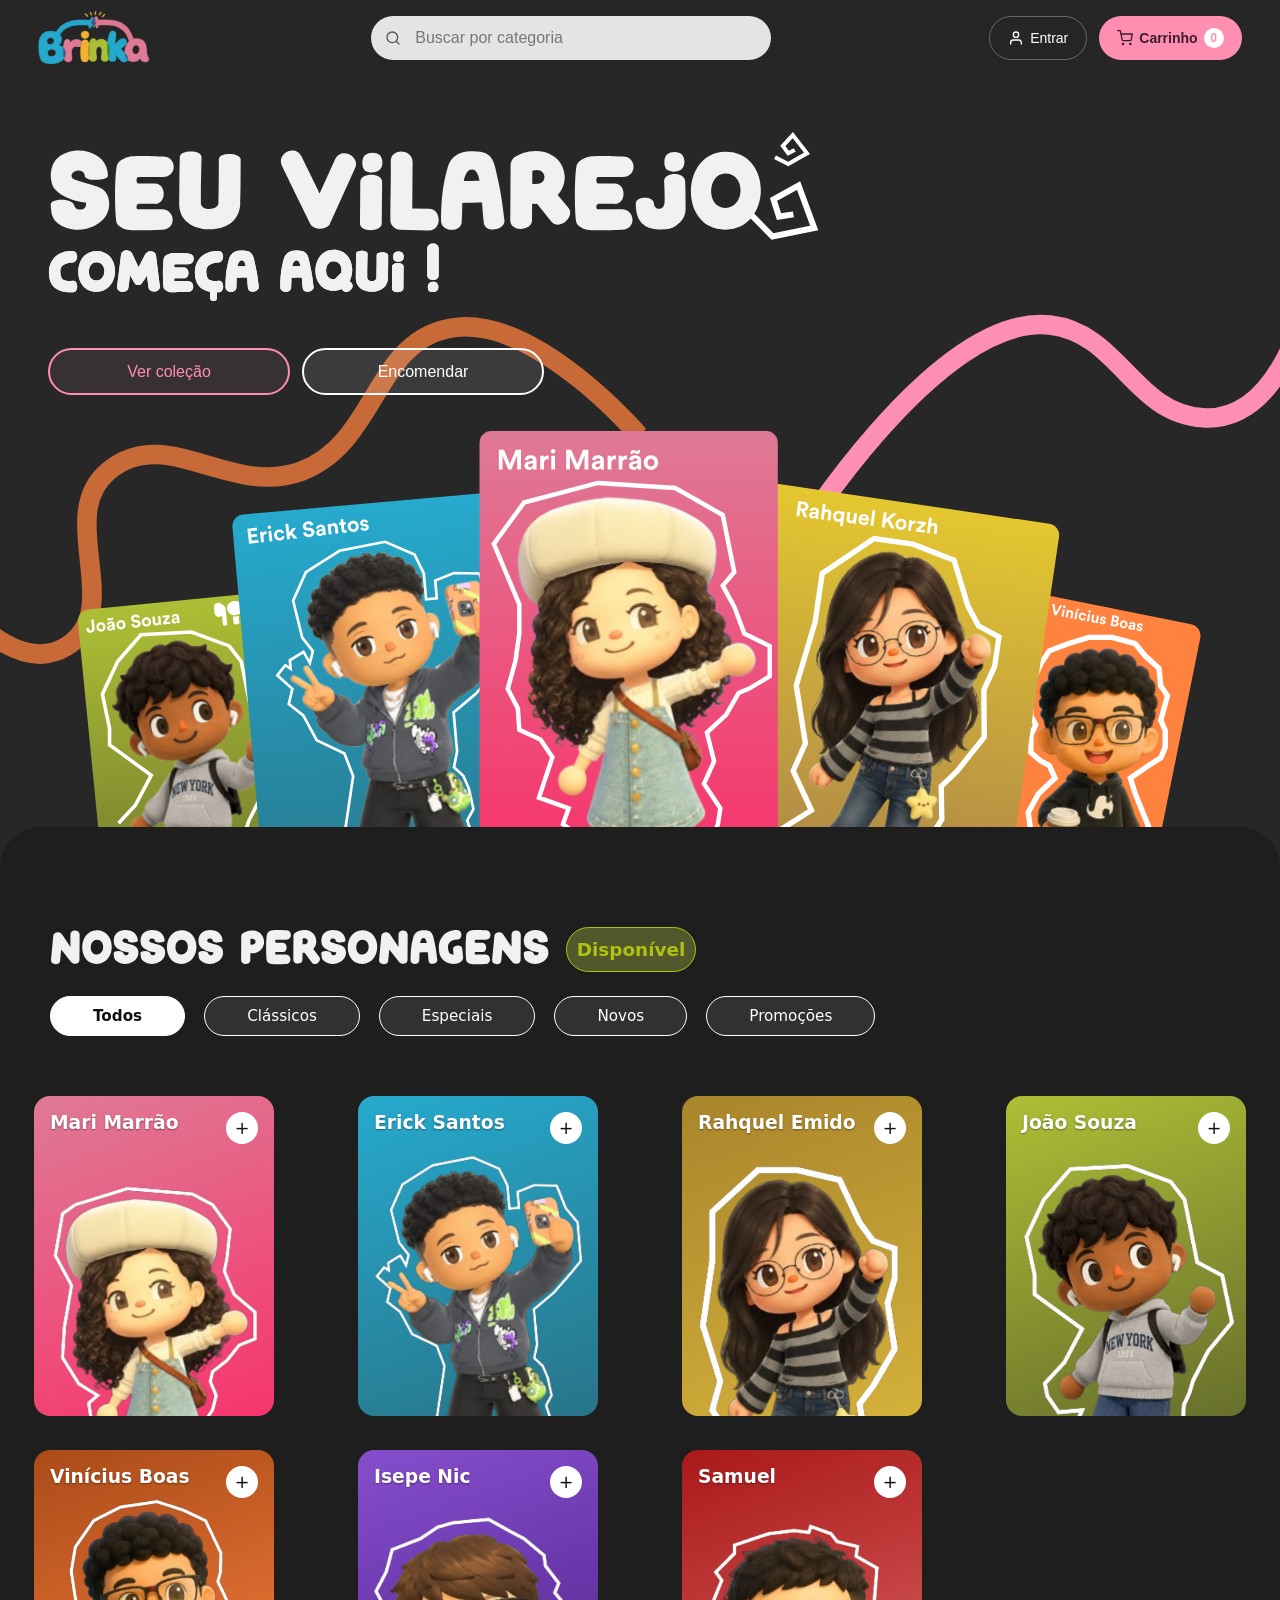
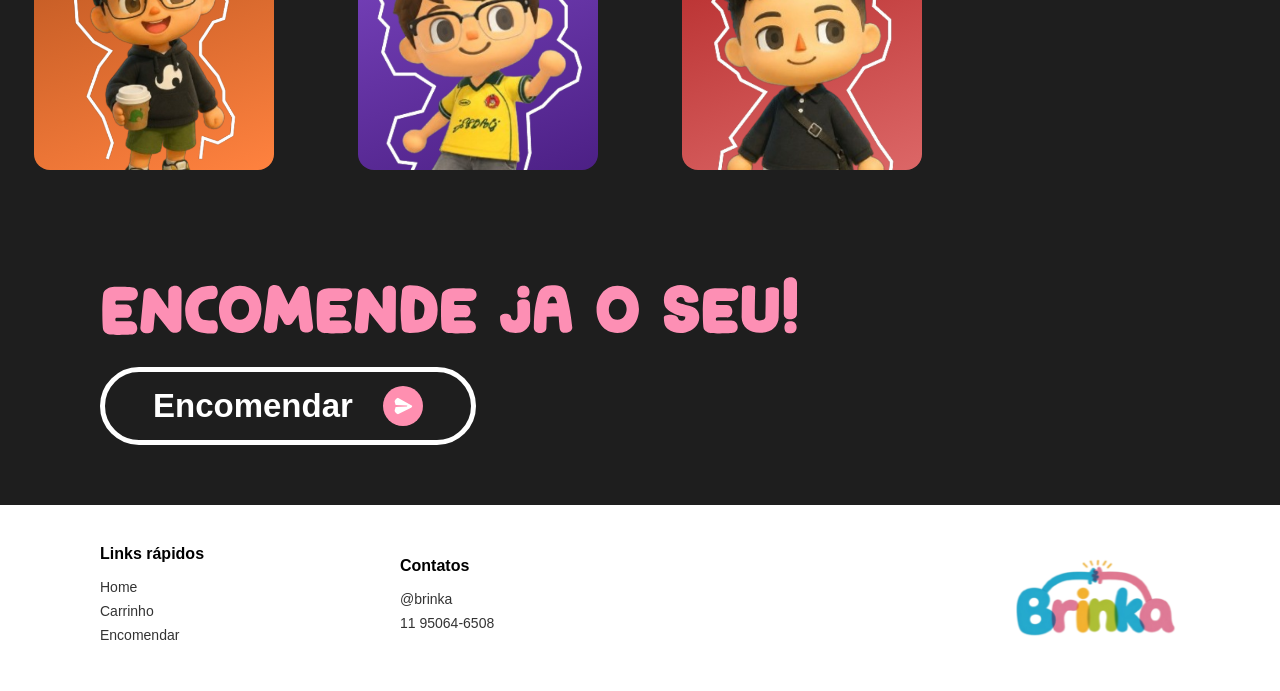
==== index.html @ 47bb4e79 "feat(navegação): conectar ações da home às seções" ====
<!DOCTYPE html>
<html lang="pt-BR">
<head>
    <meta charset="UTF-8">
    <meta name="viewport" content="width=device-width, initial-scale=1.0">
    <title>Brika-Landing</title>
    <link rel="stylesheet" href="css/components/header.css">
    <script src="js/components/home.js"></script>
    <link rel="stylesheet" href="css/components/footer.css">
    <link rel="stylesheet" href="css/components/encomenda.css">
    <link rel="stylesheet" href="css/components/home.css">
    <link rel="stylesheet" href="css/pages/index.css">
    <link rel="stylesheet" href="css/components/character-card.css">
    <link rel="stylesheet" href="css/pages/personagens.css">
    <script src="js/components/character-card.js"></script>
    <script src="js/pages/personagens.js"></script>
</head>
<body id = "topo">
    <header class="site-header">
        <div class="header-inner">
            <div class="logo-wrap">
                <img src="assets/icons/logo.svg" alt="Brinka" class="logo">
            </div>

            <div class="search-wrap" role="search" aria-label="Buscar por categoria">
                <svg class="search-icon" aria-hidden="true" viewBox="0 0 24 24" fill="none" stroke="#555" stroke-width="2" stroke-linecap="round" stroke-linejoin="round">
                    <circle cx="11" cy="11" r="8"></circle>
                    <line x1="21" y1="21" x2="16.65" y2="16.65"></line>
                </svg>

                <input
                    class="search-input"
                    type="search"
                    placeholder="Buscar por categoria"
                    aria-label="Buscar por categoria"
                >
            </div>

            <div class="actions-wrap">
                <button class="btn btn-login" type="button">
                    <svg class="btn-icon" aria-hidden="true" viewBox="0 0 24 24" fill="none" stroke="currentColor" stroke-width="2" stroke-linecap="round" stroke-linejoin="round">
                        <path d="M20 21v-2a4 4 0 0 0-4-4H8a4 4 0 0 0-4 4v2"></path>
                        <circle cx="12" cy="7" r="4"></circle>
                    </svg>
                    Entrar
                </button>

                <button class="btn btn-cart" type="button">
                    <svg class="btn-icon" aria-hidden="true" viewBox="0 0 24 24" fill="none" stroke="currentColor" stroke-width="2" stroke-linecap="round" stroke-linejoin="round">
                        <circle cx="9" cy="21" r="1"></circle>
                        <circle cx="20" cy="21" r="1"></circle>
                        <path d="M1 1h4l2.68 13.39a2 2 0 0 0 2 1.61h9.72a2 2 0 0 0 2-1.61L23 6H6"></path>
                    </svg>
                    Carrinho <span class="cart-count">0</span>
                </button>
            </div>
        </div>
    </header>
    <main>
        <section class="home-section" aria-label="Início">
            <img
                src="assets/icons/Group 81.svg"
                alt=""
                class="home-background-svg"
                aria-hidden="true"
            >

            <h1 class="home-heading">
                <img
                    src="assets/icons/title-home.svg"
                    alt="Brinka"
                    class="home-title-svg"
                >
            </h1>

            <div class="home-buttons" aria-label="Ações principais">
               <button class="home-btn" type="button" data-scroll-target="#personagens">Ver coleção</button>
                <button class="home-btn" type="button" data-scroll-target="#encomendar">Encomendar</button>
            </div>

            <img
                src="assets/icons/personagnes.svg"
                alt=""
                class="home-bottom-svg"
                aria-hidden="true"
            >
        </section>
        <section id="personagens" class="personagens-section">

            <header class="ps-header">
                <h2 id="personagens-heading-1" class="ps-title">
                    <img
                        src="assets/icons/nossosP.svg"
                        alt="Nossos Personagens"
                        class="ps-title-svg"
                    >
                </h2>

                <span class="status-catalog">Disponível</span>
            </header>

            <div class="catalog-tabs" role="group" aria-label="Categorias">
                <button type="button" aria-pressed="true">Todos</button>
                <button type="button" aria-pressed="false">Clássicos</button>
                <button type="button" aria-pressed="false">Especiais</button>
                <button type="button" aria-pressed="false">Novos</button>
                <button type="button" aria-pressed="false">Promoções</button>
            </div>

            <div class="ps-live-region ps-sr-only" role="status" aria-live="polite"></div>
            <ul class="catalog-card-grid" aria-labelledby="personagens-heading-1">
                <li><character-card name="Mari Marrão" color-from="#DF7A96" color-to="#F6356B" img="assets/images/mari-marrao.png" desc="boina branca, cabelo cacheado castanho, jardineira jeans"></character-card></li>
                <li><character-card name="Erick Santos" color-from="#26AACE" color-to="#287488" img="assets/images/erick-santos.png" desc="moletom cinza com manchas verdes, fazendo sinal de paz"></character-card></li>
                <li><character-card name="Rahquel Emido" color-from="#a9852c" color-to="#d4b13a" img="assets/images/rahquel-korzh.png" desc="óculos redondos, blusa listrada, cabelo longo escuro"></character-card></li>
                <li><character-card name="João Souza" color-from="#ADBF35" color-to="#676F2C" img="assets/images/joao-souza.png" desc="moletom cinza escrito New York, cabelo cacheado"></character-card></li>
                <li><character-card name="Vinícius Boas" color-from="#AA4B19" color-to="#FF823F" img="assets/images/vini-vilas.png" desc="óculos, moletom preto, copo de café na mão"></character-card></li>
                <li><character-card name="Isepe Nic" color-from="#864ECE" color-to="#4C2085" img="assets/images/isepe.png" desc="óculos, camiseta amarela estampada, cabelo castanho"></character-card></li>
                <li><character-card name="Samuel" color-from="#AA1919" color-to="#DC6767" img="assets/images/samuca.png" desc="óculos, camiseta amarela estampada, cabelo castanho"></character-card></li>
            </ul>

        </section>

        <section id="encomendar" class="encomende-section" aria-labelledby="encomende-title">
            <div class="encomende-content">
                <h2 id="encomende-title">
                    <img
                        src="assets/icons/encomende.svg"
                        alt="Encomende"
                        class="encomende-svg"
                    >
                </h2>

                <button class="encomende-btn" type="button">
                    Encomendar

                    <svg class="encomende-btn-icon" viewBox="0 0 24 24" aria-hidden="true">
                        <path d="M16.69 12.47 3.51 13.26c-.31 0-.47.16-.47.31L1.15 20.02c-.31.79-.16 1.88.63 2.5.63.47 1.73.58 2.35.32l17.58-8.8c.94-.47 1.41-1.41 1.26-2.36L4.13 1.16c-.78-.26-1.73-.16-2.35.31-.79.63-.94 1.57-.63 2.52l1.89 6.44c0 .16.31.32.47.32l13.18.79s.47 0 .47.47-.47.47-.47.47Z" fill="currentColor"/>
                    </svg>
                </button>
            </div>
        </section>

        <footer class="site-footer">
            <div class="footer-content">
                <div class="links-wrap">
                    <nav class="footer-links" aria-label="Links rápidos">
                        <h2>Links rápidos</h2>
                        <a href="#topo">Home</a>
                        <a href="#">Carrinho</a>
                        <a href="#encomendar">Encomendar</a>
                    </nav>

                    <div class="footer-contact">
                        <h2>Contatos</h2>
                        <p>@brinka</p>
                        <p>11 95064-6508</p>
                    </div>
                </div>

                <div class="footer-logo">
                    <img src="assets/icons/logo.svg" alt="Brinka" class="footer-logo-img">
                </div>
            </div>
        </footer>
    </main>
</body>
</html>
---- css/components/header.css ----
.site-header {
    position: fixed;
    inset-block-start: 0;
    inset-inline: 0;
    z-index: 1000;
    padding-block: 0.625rem;
    padding-inline: clamp(0.5rem, 3vw, 3rem);
    border-radius: 0 0 0.625rem 0.625rem;
    background: rgba(39, 39, 39, 0.82);
    color: #fff;
    backdrop-filter: blur(25px);
    -webkit-backdrop-filter: blur(25px);
}

.header-inner {
    display: grid;
    grid-template-columns: auto minmax(0, 25rem) auto;
    align-items: center;
    justify-content: space-between;
    gap: clamp(0.5rem, 2vw, 1rem);
    min-inline-size: 0;
    min-block-size: 3.5rem;
}

.logo-wrap {
    display: flex;
    align-items: center;
    min-inline-size: 0;
}

.logo {
    inline-size: min(20vw, 7.1875rem);
    max-inline-size: none;
    block-size: auto;
}

.search-wrap {
    position: relative;
    inline-size: 100%;
    min-inline-size: 0;
}

.search-input {
    inline-size: 100%;
    min-block-size: 2.75rem;
    padding: 0.625rem 1rem 0.625rem 2.75rem;
    border: 0;
    border-radius: 999px;
    background: #e4e4e4;
    color: #222;
}

.search-input::placeholder {
    color: #777;
}

.search-input:focus-visible {
    outline: 2px solid var(--accent);
    outline-offset: 3px;
}

.search-icon {
    position: absolute;
    inset-block-start: 50%;
    inset-inline-start: 0.875rem;
    inline-size: 1rem;
    block-size: 1rem;
    transform: translateY(-50%);
    pointer-events: none;
}

.actions-wrap {
    display: flex;
    flex: 0 0 auto;
    align-items: center;
    justify-content: flex-end;
    gap: clamp(0.25rem, 1vw, 0.75rem);
    min-inline-size: 0;
}

.btn {
    display: inline-flex;
    flex: 0 0 auto;
    align-items: center;
    justify-content: center;
    gap: 0.375rem;
    min-block-size: 2.75rem;
    padding-block: 0.625rem;
    padding-inline: clamp(0.5rem, 1.75vw, 1.125rem);
    border: 0;
    border-radius: 999px;
    cursor: pointer;
    font-size: clamp(0.75rem, 3.5vw, 0.875rem);
    font-weight: 500;
    line-height: 1.2;
    white-space: nowrap;
}

.btn-icon {
    flex: 0 0 auto;
    inline-size: 1rem;
    block-size: 1rem;
}

.btn-login {
    border: 1px solid rgba(255, 255, 255, 0.3);
    background: transparent;
    color: #fff;
}

.btn-login:hover {
    border-color: rgba(255, 255, 255, 0.6);
    background: rgba(255, 255, 255, 0.05);
}

.btn-cart {
    background: var(--accent);
    color: #3b1b33;
    font-weight: 600;
}

.btn-cart:hover {
    opacity: 0.9;
}

.cart-count {
    display: inline-grid;
    place-items: center;
    min-inline-size: 1.25rem;
    block-size: 1.25rem;
    padding-inline: 0.1875rem;
    border-radius: 50%;
    background: #fff;
    color: var(--accent);
    font-size: 0.75rem;
    font-weight: 700;
}

.actions-wrap .btn:focus-visible {
    outline: 2px solid #fff;
    outline-offset: 3px;
}

@media (max-width: 47.99rem) {
    .header-inner {
        grid-template-columns: minmax(0, 1fr) auto;
        min-block-size: 2.75rem;
    }

    .logo {
        inline-size: clamp(3.75rem, 20vw, 5.125rem);
    }

    .search-wrap {
        grid-column: 1 / -1;
        grid-row: 2;
    }
}
---- css/components/footer.css ----
.site-footer {
    background: #fff;
}

.footer-content {
    display: flex;
    align-items: center;
    justify-content: space-between;
    gap: 60px;
    max-width: 100%;
    margin: 0 auto;
    padding: 40px 100px;
}

.links-wrap {
    display: flex;
    align-items: center;
    gap: 120px;
}

.footer-links,
.footer-contact {
    min-width: 180px;
}

.footer-links h2,
.footer-contact h2 {
    margin: 0 0 16px;
    color: #000;
    font-size: 16px;
    font-weight: 600;
}

.footer-links a,
.footer-contact p {
    display: block;
    margin: 0 0 8px;
    color: #333;
    font-size: 14px;
    text-decoration: none;
}

.footer-links a:hover {
    text-decoration: underline;
}

.footer-links a:focus-visible {
    outline: 2px solid var(--accent);
    outline-offset: 2px;
}

.footer-logo {
    flex-shrink: 0;
}

.footer-logo-img {
    width: auto;
    height: 80px;
}

@media (max-width: 768px) {
    .footer-content,
    .links-wrap {
        flex-direction: column;
        align-items: flex-start;
    }

    .footer-content {
        gap: 30px;
        padding: 30px 20px;
    }

    .links-wrap {
        gap: 30px;
    }

    .footer-logo-img {
        height: 60px;
    }
}
---- css/components/encomenda.css ----
.encomende-section {
    padding: 45px 100px 60px;
    background: #1e1e1e;
}

.encomende-content {
    display: flex;
    flex-direction: column;
    align-items: flex-start;
}

.encomende-content h2 {
    margin: 0;
}

.encomende-svg {
    display: block;
    width: 100%;
    max-width: 700px;
    height: auto;
}

.encomende-btn {
    display: flex;
    align-items: center;
    gap: 30px;
    margin-top: 20px;
    padding: 14px 48px;
    border: 5px solid #fff;
    border-radius: 40px;
    background: transparent;
    color: #fff;
    cursor: pointer;
    font-family: Arial, Helvetica, sans-serif;
    font-size: 33px;
    font-weight: 600;
    transition: all 0.3s ease;
}

.encomende-btn-icon {
    width: 40px;
    height: 40px;
    padding: 10px;
    border-radius: 50%;
    background: var(--accent);
}

.encomende-btn:hover {
    border-color: var(--accent);
    background: var(--accent);
}

.encomende-btn:focus-visible {
    outline: 4px solid var(--accent);
    outline-offset: 4px;
}

@media (max-width: 768px) {
    .encomende-section {
        padding: 40px 20px;
    }

    .encomende-btn {
        gap: 16px;
        padding: 12px 24px;
        border-width: 3px;
        font-size: 22px;
    }

    .encomende-btn-icon {
        width: 32px;
        height: 32px;
        padding: 8px;
    }
}
---- css/components/home.css ----
.home-section {
    position: relative;
    isolation: isolate;
    display: grid;
    align-content: start;
    min-block-size: clamp(27rem, 130vw, 33rem);
    padding-block: 0.5rem clamp(12rem, 45vw, 18rem);
    padding-inline: clamp(1rem, 4vw, 3rem);
    overflow: clip;
    background: var(--bg);
}

.home-background-svg {
    position: absolute;
    inset-block-start: 8rem;
    inset-inline-start: 50%;
    z-index: -1;
    inline-size: min(150%, 72rem);
    max-inline-size: none;
    transform: translateX(-50%);
    pointer-events: none;
}

.home-title-svg {
    position: relative;
    z-index: 1;
    inline-size: min(100%, 48.625rem);
    margin: 0;
}

.home-buttons {
    position: relative;
    z-index: 1;
    display: grid;
    grid-template-columns: repeat(2, minmax(0, 1fr));
    gap: clamp(0.375rem, 2vw, 0.75rem);
    inline-size: min(80%, 31rem);
    margin-block-start: clamp(1rem, 3vw, 1.5rem);
}

.home-btn {
    min-inline-size: 0;
    min-block-size: 2.75rem;
    padding-block: 0.75rem;
    padding-inline: clamp(0.5rem, 2.5vw, 1rem);
    border: 2px solid #fff;
    border-radius: 999px;
    background: rgba(255, 255, 255, 0.095);
    color: #fff;
    cursor: pointer;
    font-size: clamp(0.9375rem, 3.5vw, 1rem);
    font-weight: 500;
    line-height: 1.2;
}

.home-btn.active {
    border-color: var(--accent);
    background: rgba(231, 156, 177, 0.091);
    color: var(--accent);
}

.home-btn:focus-visible {
    outline: 2px solid var(--accent);
    outline-offset: 3px;
}

.home-bottom-svg {
    position: absolute;
    inset-block-end: -4rem;
    inset-inline-start: 50%;
    z-index: 0;
    inline-size: min(135%, 78.5rem);
    max-inline-size: none;
    transform: translateX(-50%);
    pointer-events: none;
}

@media (min-width: 30rem) {
    .home-section {
        min-block-size: clamp(30rem, 90vw, 38rem);
        padding-block-end: clamp(13rem, 40vw, 22rem);
    }

    .home-bottom-svg {
        inset-block-end: -9rem;
        inline-size: min(110%, 78.5rem);
    }
}

@media (min-width: 48rem) {
    .home-section {
        min-block-size: clamp(36rem, 57vw, 44rem);
        padding-block: 1rem clamp(18rem, 37vw, 27rem);
    }

    .home-background-svg {
        inset-block-start: -8rem;
        inline-size: min(110%, 90rem);
    }

    .home-bottom-svg {
        inline-size: min(88%, 78.5rem);
    }
}
---- css/pages/index.css ----
:root {
    --bg: #272727;
    --muted: #070707;
    --accent: #ff8fb0;
    --btn-bg: #2f2f2f;
    --bg2: #1e1e1e;
    --header-offset: 8.25rem;
}

* {
    box-sizing: border-box;
}

html {
    scroll-padding-block-start: var(--header-offset);
}

body {
    min-block-size: 100vh;
    margin: 0;
    background: var(--bg);
    color: #fff;
    font-family: Arial, Helvetica, sans-serif;
}

main {
    min-inline-size: 0;
    padding-block-start: var(--header-offset);
}

img {
    display: block;
    max-inline-size: 100%;
    block-size: auto;
}

button,
input {
    font: inherit;
}

button {
    touch-action: manipulation;
}

.ps-sr-only,
.sr-only {
    position: absolute;
    inline-size: 1px;
    block-size: 1px;
    padding: 0;
    margin: -1px;
    overflow: hidden;
    clip: rect(0 0 0 0);
    clip-path: inset(50%);
    white-space: nowrap;
    border: 0;
}

@media (min-width: 48rem) {
    :root {
        --header-offset: 6rem;
    }
}
---- css/components/character-card.css ----
.character-card {
    border-radius: 16px;
    padding: 16px;
    position: relative;
    min-height: 320px;
    display: flex;
    flex-direction: column;
    justify-content: flex-end;
    overflow: hidden;
}
.character-card .ps-card-top {
    display: flex;
    justify-content: space-between;
    align-items: flex-start;
    position: absolute;
    top: 16px;
    left: 16px;
    right: 16px;
}
.character-card h3 {
    margin: 0;
    font-size: 1.17rem;
    color: #fff;
    text-shadow: 0 1px 2px rgba(0, 0, 0, .4);
}
.character-card .ps-fav-button {
    background: #fff;
    color: #111;
    border: none;
    border-radius: 50%;
    width: 32px;
    height: 32px;
    font-size: 1.1rem;
    cursor: pointer;
    flex-shrink: 0;
}
.character-card .ps-fav-button:focus-visible {
    outline: 2px solid var(--accent);
    outline-offset: 2px;
}
.character-card img {
    position: absolute;
    bottom: -15%;
    left: 48%;
    transform: translateX(-48%);
    width: 100%;
    object-fit: contain;
}
---- css/pages/personagens.css ----
.personagens-section {
    padding: 60px 50px;
    border-radius: 40px 40px 0 0;
    background: #1e1e1e;
    color: #fff;
    font-family: system-ui, -apple-system, "Segoe UI", Arial, sans-serif;
}

.personagens-section .ps-header {
    display: flex;
    align-items: center;
    gap: 16px;
    margin-top: 40px;
    margin-bottom: 24px;
}

.personagens-section .ps-title {
    margin: 0;
}

.personagens-section .ps-title-svg {
    display: block;
    width: 100%;
    max-width: 500px;
    height: auto;
}

.personagens-section .status-catalog {
    display: flex;
    align-items: center;
    justify-content: center;
    width: 130px;
    height: 45px;
    border: 1px solid #acc40f;
    border-radius: 999px;
    background: #52582b;
    color: #acc40f;
    font-size: 1.15rem;
    font-weight: 600;
}

.personagens-section .catalog-tabs {
    display: flex;
    flex-wrap: wrap;
    gap: 19px;
    margin-bottom: 32px;
}

.personagens-section .catalog-tabs button {
    padding: 10px 42px;
    border: 1px solid #fff;
    border-radius: 999px;
    background: #55555557;
    color: #fff;
    cursor: pointer;
    font-family: inherit;
    font-size: 0.95rem;
}

.personagens-section .catalog-tabs button[aria-pressed="true"] {
    border-color: #fff;
    background: #fff;
    color: #111;
    font-weight: 600;
}

.personagens-section .catalog-tabs button:focus-visible {
    outline: 2px solid var(--accent);
    outline-offset: 2px;
}

.personagens-section .ps-sr-only {
    position: absolute;
    width: 1px;
    height: 1px;
    overflow: hidden;
    clip: rect(0 0 0 0);
    white-space: nowrap;
}

.personagens-section .catalog-card-grid {
    display: grid;
    grid-template-columns: repeat(4, 290px);
    justify-content: center;
    gap: 34px;
    margin: 60px 0 0;
    padding: 0;
    list-style: none;
}

.personagens-section .catalog-card-grid > li {
    display: flex;
    justify-content: center;
}

.personagens-section character-card {
    display: block;
    width: 240px;
}

@media (max-width: 1200px) {
    .personagens-section .catalog-card-grid {
        grid-template-columns: repeat(3, 240px);
    }
}

@media (max-width: 900px) {
    .personagens-section {
        padding: 24px;
    }

    .personagens-section .catalog-card-grid {
        grid-template-columns: repeat(2, 240px);
        gap: 40px;
    }
}

@media (max-width: 640px) {
    .personagens-section {
        padding: 16px;
        border-radius: 8px;
    }

    .personagens-section .ps-header {
        align-items: flex-start;
        flex-direction: column;
    }

    .personagens-section .status-catalog {
        width: auto;
        height: auto;
        padding: 8px 14px;
        font-size: 0.9rem;
    }

    .personagens-section .catalog-tabs {
        gap: 8px;
        margin-bottom: 20px;
    }

    .personagens-section .catalog-tabs button {
        padding: 8px 16px;
        font-size: 0.85rem;
    }

    .personagens-section .catalog-card-grid {
        grid-template-columns: 240px;
        gap: 32px;
    }
}
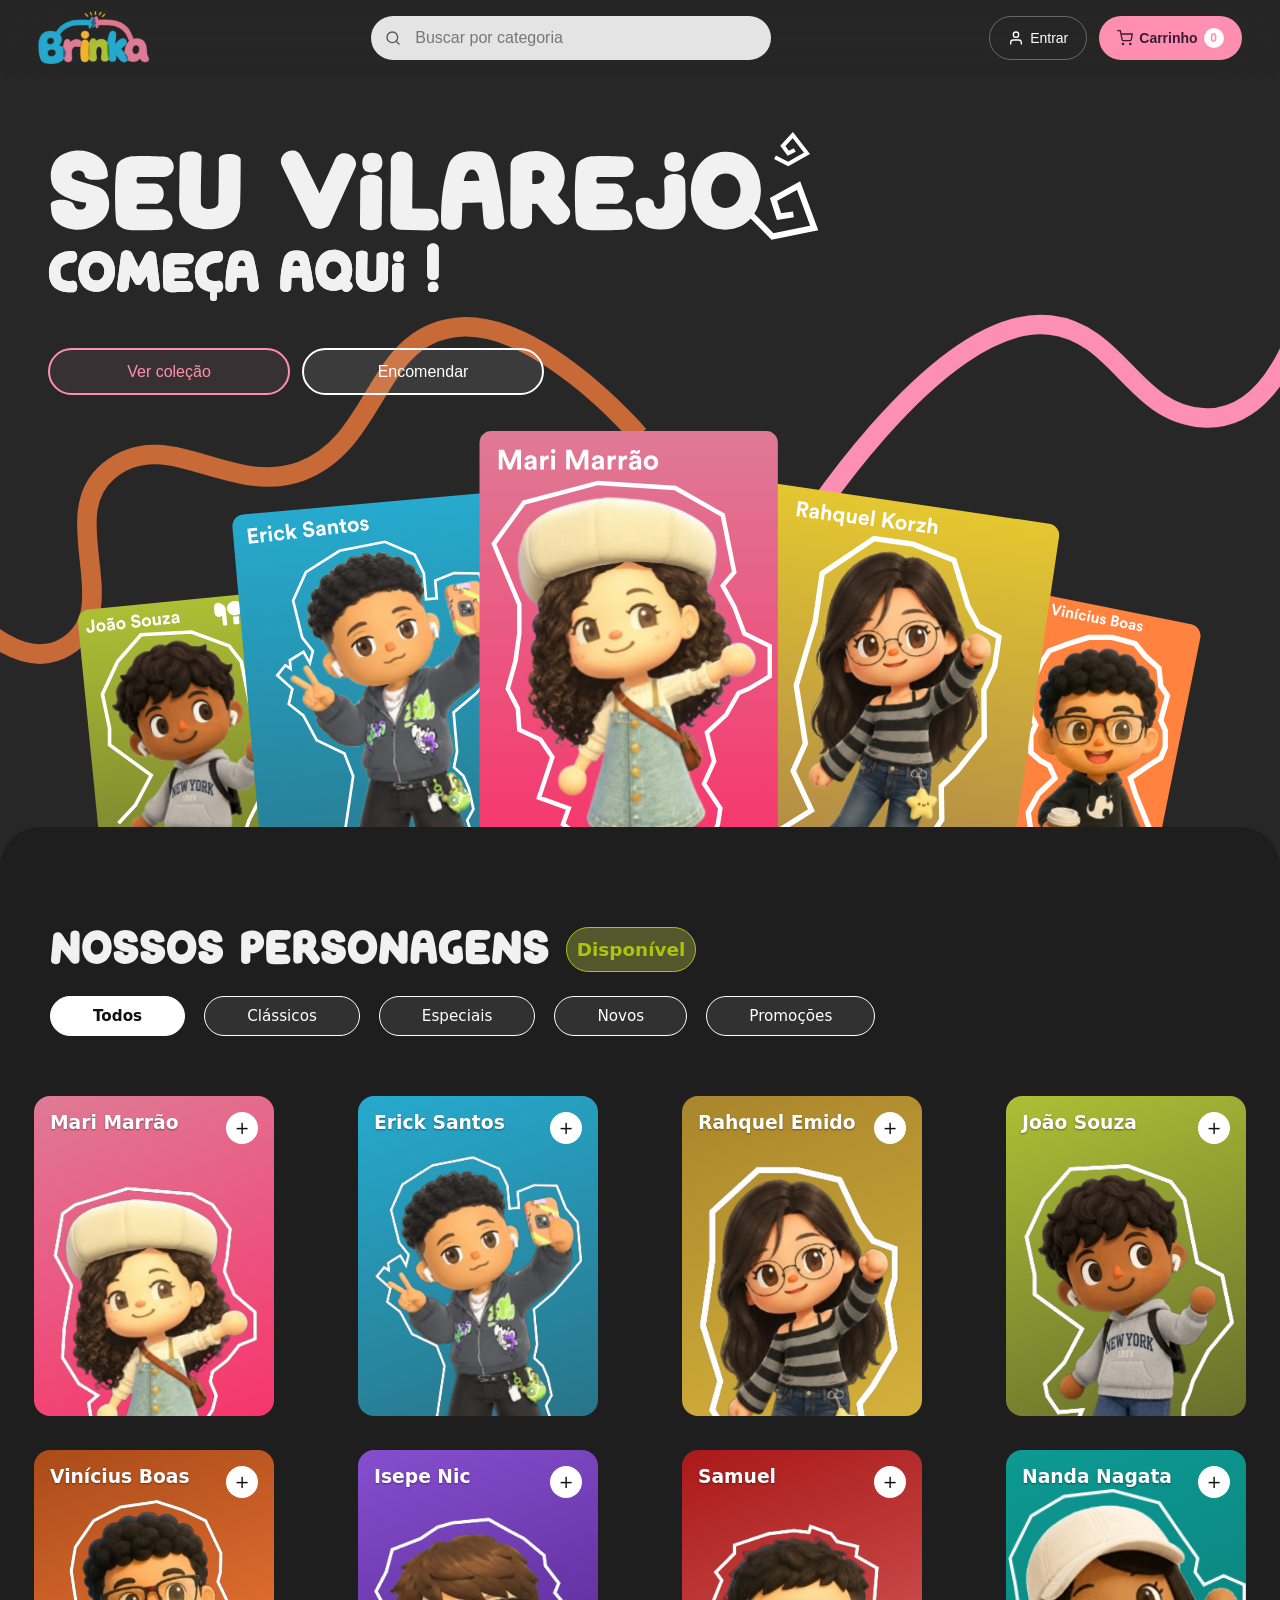
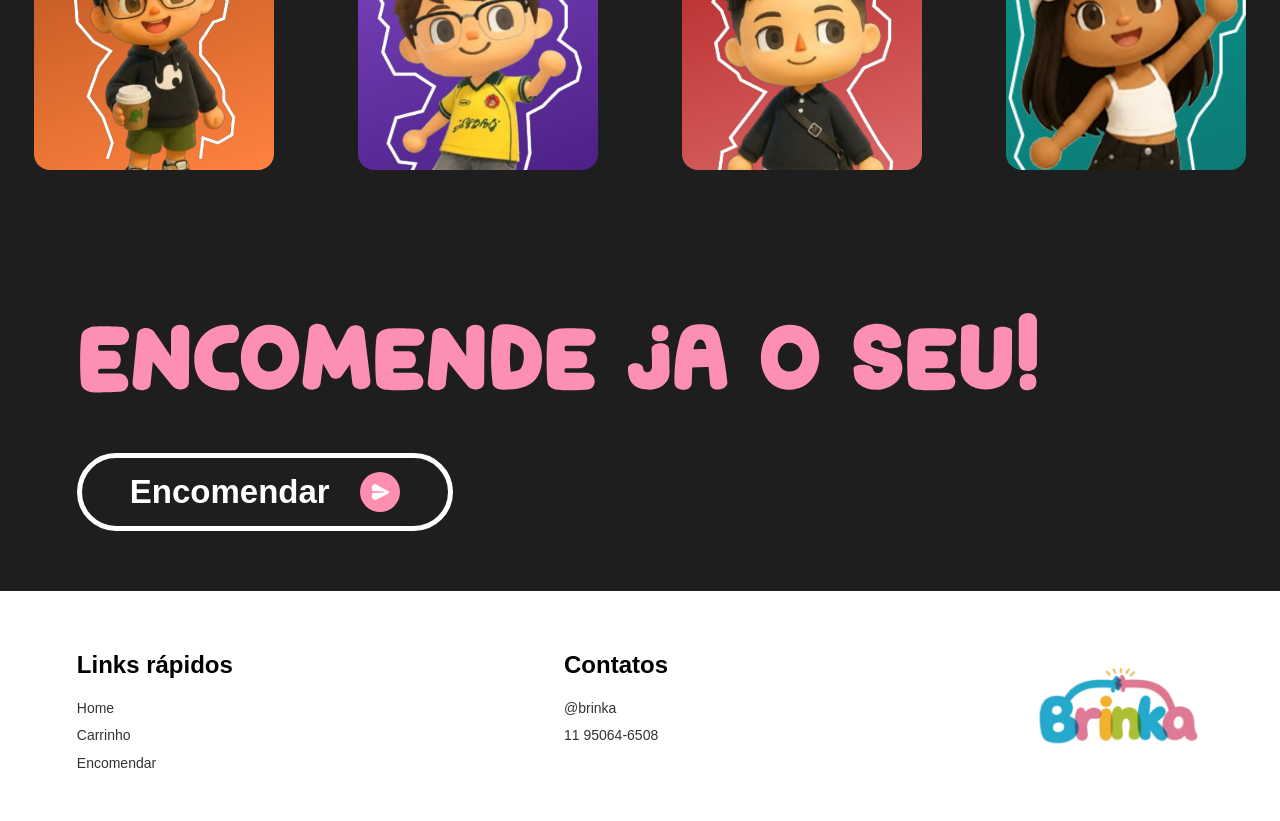
==== commit 8aa2bc74: "feat(catálogo): renderizar personagens a partir de dados locais" ====
--- a/index.html
+++ b/index.html
@@ -109,13 +109,6 @@
 
             <div class="ps-live-region ps-sr-only" role="status" aria-live="polite"></div>
             <ul class="catalog-card-grid" aria-labelledby="personagens-heading-1">
-                <li><character-card name="Mari Marrão" color-from="#DF7A96" color-to="#F6356B" img="assets/images/mari-marrao.png" desc="boina branca, cabelo cacheado castanho, jardineira jeans"></character-card></li>
-                <li><character-card name="Erick Santos" color-from="#26AACE" color-to="#287488" img="assets/images/erick-santos.png" desc="moletom cinza com manchas verdes, fazendo sinal de paz"></character-card></li>
-                <li><character-card name="Rahquel Emido" color-from="#a9852c" color-to="#d4b13a" img="assets/images/rahquel-korzh.png" desc="óculos redondos, blusa listrada, cabelo longo escuro"></character-card></li>
-                <li><character-card name="João Souza" color-from="#ADBF35" color-to="#676F2C" img="assets/images/joao-souza.png" desc="moletom cinza escrito New York, cabelo cacheado"></character-card></li>
-                <li><character-card name="Vinícius Boas" color-from="#AA4B19" color-to="#FF823F" img="assets/images/vini-vilas.png" desc="óculos, moletom preto, copo de café na mão"></character-card></li>
-                <li><character-card name="Isepe Nic" color-from="#864ECE" color-to="#4C2085" img="assets/images/isepe.png" desc="óculos, camiseta amarela estampada, cabelo castanho"></character-card></li>
-                <li><character-card name="Samuel" color-from="#AA1919" color-to="#DC6767" img="assets/images/samuca.png" desc="óculos, camiseta amarela estampada, cabelo castanho"></character-card></li>
             </ul>
 
         </section>
--- a/css/components/footer.css
+++ b/css/components/footer.css
@@ -1,42 +1,42 @@
 .site-footer {
     background: #fff;
+    color: #000;
 }
 
 .footer-content {
-    display: flex;
-    align-items: center;
-    justify-content: space-between;
-    gap: 60px;
-    max-width: 100%;
-    margin: 0 auto;
-    padding: 40px 100px;
+    display: grid;
+    grid-template-columns: minmax(0, 1fr);
+    gap: clamp(2rem, 6vw, 3.75rem);
+    padding-block: clamp(2rem, 5vw, 2.5rem);
+    padding-inline: clamp(1rem, 6vw, 6.25rem);
 }
 
 .links-wrap {
-    display: flex;
-    align-items: center;
-    gap: 120px;
+    display: grid;
+    grid-template-columns: repeat(auto-fit, minmax(min(100%, 12rem), 1fr));
+    gap: clamp(1.5rem, 6vw, 4.5rem);
 }
 
 .footer-links,
 .footer-contact {
-    min-width: 180px;
+    min-inline-size: 0;
 }
 
-.footer-links h2,
-.footer-contact h2 {
-    margin: 0 0 16px;
+.footer-links h3,
+.footer-contact h3 {
+    margin: 0 0 1rem;
     color: #000;
-    font-size: 16px;
+    font-size: 1rem;
     font-weight: 600;
 }
 
 .footer-links a,
 .footer-contact p {
     display: block;
-    margin: 0 0 8px;
+    margin: 0 0 0.5rem;
     color: #333;
-    font-size: 14px;
+    font-size: 0.875rem;
+    line-height: 1.4;
     text-decoration: none;
 }
 
@@ -46,35 +46,24 @@
 
 .footer-links a:focus-visible {
     outline: 2px solid var(--accent);
-    outline-offset: 2px;
+    outline-offset: 3px;
 }
 
 .footer-logo {
-    flex-shrink: 0;
+    justify-self: start;
 }
 
 .footer-logo-img {
-    width: auto;
-    height: 80px;
+    inline-size: clamp(8rem, 25vw, 10.25rem);
 }
 
-@media (max-width: 768px) {
-    .footer-content,
-    .links-wrap {
-        flex-direction: column;
-        align-items: flex-start;
+@media (min-width: 48rem) {
+    .footer-content {
+        grid-template-columns: minmax(0, 1fr) auto;
+        align-items: center;
     }
 
-    .footer-content {
-        gap: 30px;
-        padding: 30px 20px;
-    }
-
-    .links-wrap {
-        gap: 30px;
-    }
-
-    .footer-logo-img {
-        height: 60px;
+    .footer-logo {
+        justify-self: end;
     }
 }
--- a/css/components/encomenda.css
+++ b/css/components/encomenda.css
@@ -1,46 +1,45 @@
 .encomende-section {
-    padding: 45px 100px 60px;
-    background: #1e1e1e;
+    padding-block: clamp(2.5rem, 6vw, 3.75rem);
+    padding-inline: clamp(1rem, 6vw, 6.25rem);
+    background: var(--bg2);
 }
 
 .encomende-content {
     display: flex;
     flex-direction: column;
     align-items: flex-start;
-}
-
-.encomende-content h2 {
-    margin: 0;
+    gap: clamp(1rem, 3vw, 1.5rem);
 }
 
 .encomende-svg {
-    display: block;
-    width: 100%;
-    max-width: 700px;
-    height: auto;
+    inline-size: min(100%, 60.25rem);
 }
 
 .encomende-btn {
-    display: flex;
+    display: inline-flex;
     align-items: center;
-    gap: 30px;
-    margin-top: 20px;
-    padding: 14px 48px;
-    border: 5px solid #fff;
-    border-radius: 40px;
+    justify-content: center;
+    gap: clamp(0.75rem, 3vw, 1.875rem);
+    max-inline-size: 100%;
+    min-block-size: 2.75rem;
+    padding-block: clamp(0.625rem, 2vw, 0.875rem);
+    padding-inline: clamp(1rem, 6vw, 3rem);
+    border: clamp(0.1875rem, 0.6vw, 0.3125rem) solid #fff;
+    border-radius: 999px;
     background: transparent;
     color: #fff;
     cursor: pointer;
     font-family: Arial, Helvetica, sans-serif;
-    font-size: 33px;
+    font-size: clamp(1.25rem, 5vw, 2.0625rem);
     font-weight: 600;
-    transition: all 0.3s ease;
+    line-height: 1.1;
 }
 
 .encomende-btn-icon {
-    width: 40px;
-    height: 40px;
-    padding: 10px;
+    flex: 0 0 auto;
+    inline-size: clamp(2rem, 8vw, 2.5rem);
+    block-size: clamp(2rem, 8vw, 2.5rem);
+    padding: clamp(0.4375rem, 1.8vw, 0.625rem);
     border-radius: 50%;
     background: var(--accent);
 }
@@ -51,25 +50,6 @@
 }
 
 .encomende-btn:focus-visible {
-    outline: 4px solid var(--accent);
+    outline: 3px solid #fff;
     outline-offset: 4px;
-}
-
-@media (max-width: 768px) {
-    .encomende-section {
-        padding: 40px 20px;
-    }
-
-    .encomende-btn {
-        gap: 16px;
-        padding: 12px 24px;
-        border-width: 3px;
-        font-size: 22px;
-    }
-
-    .encomende-btn-icon {
-        width: 32px;
-        height: 32px;
-        padding: 8px;
-    }
 }
--- a/css/components/character-card.css
+++ b/css/components/character-card.css
@@ -1,48 +1,78 @@
 .character-card {
     border-radius: 16px;
-    padding: 16px;
+    padding: clamp(12px, 3vw, 16px);
     position: relative;
-    min-height: 320px;
+    min-height: clamp(220px, 40vw, 320px);
     display: flex;
     flex-direction: column;
     justify-content: flex-end;
     overflow: hidden;
+    width: 100%;
+    box-sizing: border-box;
 }
+
 .character-card .ps-card-top {
     display: flex;
     justify-content: space-between;
     align-items: flex-start;
     position: absolute;
-    top: 16px;
-    left: 16px;
-    right: 16px;
+    top: clamp(10px, 3vw, 16px);
+    left: clamp(10px, 3vw, 16px);
+    right: clamp(10px, 3vw, 16px);
+    gap: 8px;
 }
+
 .character-card h3 {
     margin: 0;
-    font-size: 1.17rem;
+    font-size: clamp(0.95rem, 3vw, 1.17rem);
     color: #fff;
     text-shadow: 0 1px 2px rgba(0, 0, 0, .4);
+    overflow-wrap: break-word;
+    word-break: break-word;
+    min-width: 0;
 }
+
 .character-card .ps-fav-button {
     background: #fff;
     color: #111;
     border: none;
     border-radius: 50%;
-    width: 32px;
-    height: 32px;
-    font-size: 1.1rem;
+    width: clamp(28px, 8vw, 32px);
+    height: clamp(28px, 8vw, 32px);
+    font-size: clamp(0.95rem, 3vw, 1.1rem);
     cursor: pointer;
     flex-shrink: 0;
+    display: flex;
+    align-items: center;
+    justify-content: center;
 }
+
 .character-card .ps-fav-button:focus-visible {
     outline: 2px solid var(--accent);
     outline-offset: 2px;
 }
+
 .character-card img {
     position: absolute;
     bottom: -15%;
     left: 48%;
     transform: translateX(-48%);
     width: 100%;
+    max-width: 100%;
     object-fit: contain;
+}
+
+/* Grade de cards: se o container dos cards for um grid/flex,
+   isso garante que eles encolham bem em telas pequenas */
+@media (max-width: 480px) {
+    .character-card {
+        min-height: 240px;
+        border-radius: 12px;
+    }
+
+    .character-card .ps-fav-button {
+        width: 28px;
+        height: 28px;
+        font-size: 0.9rem;
+    }
 }
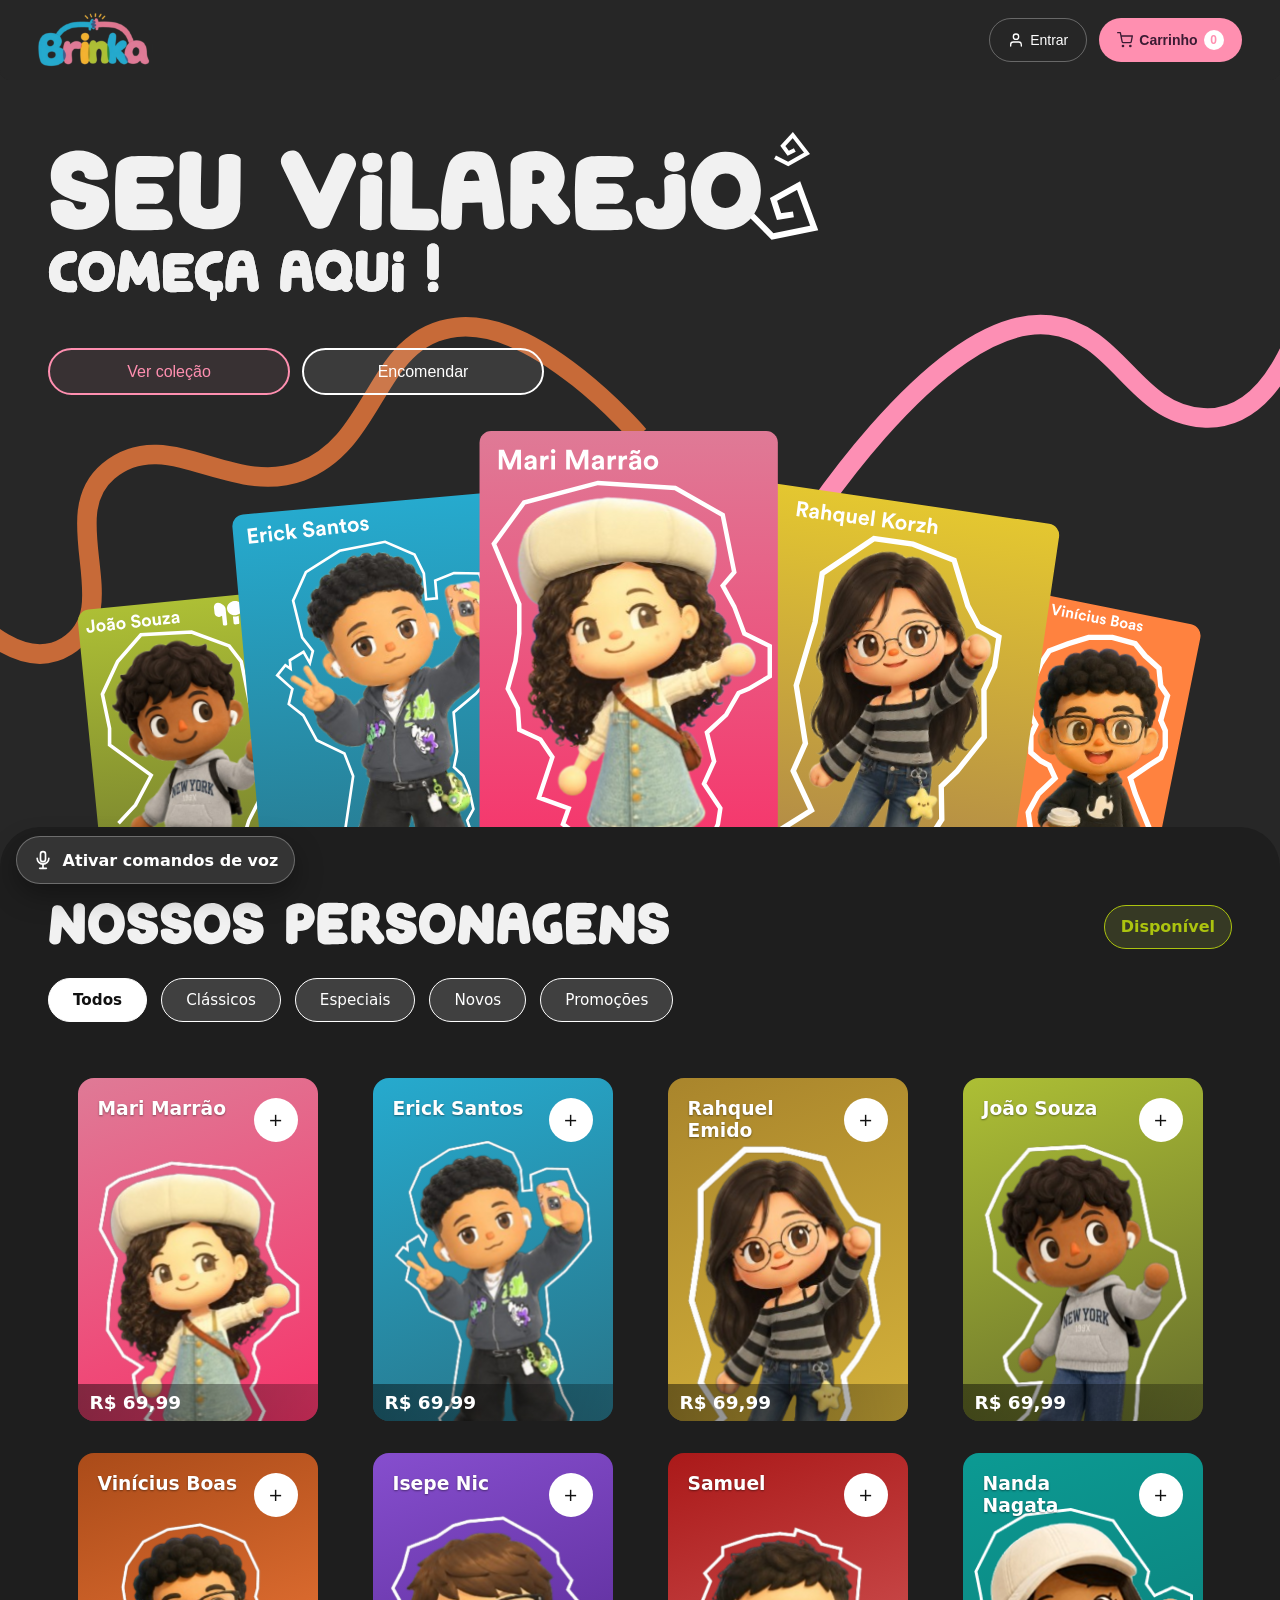
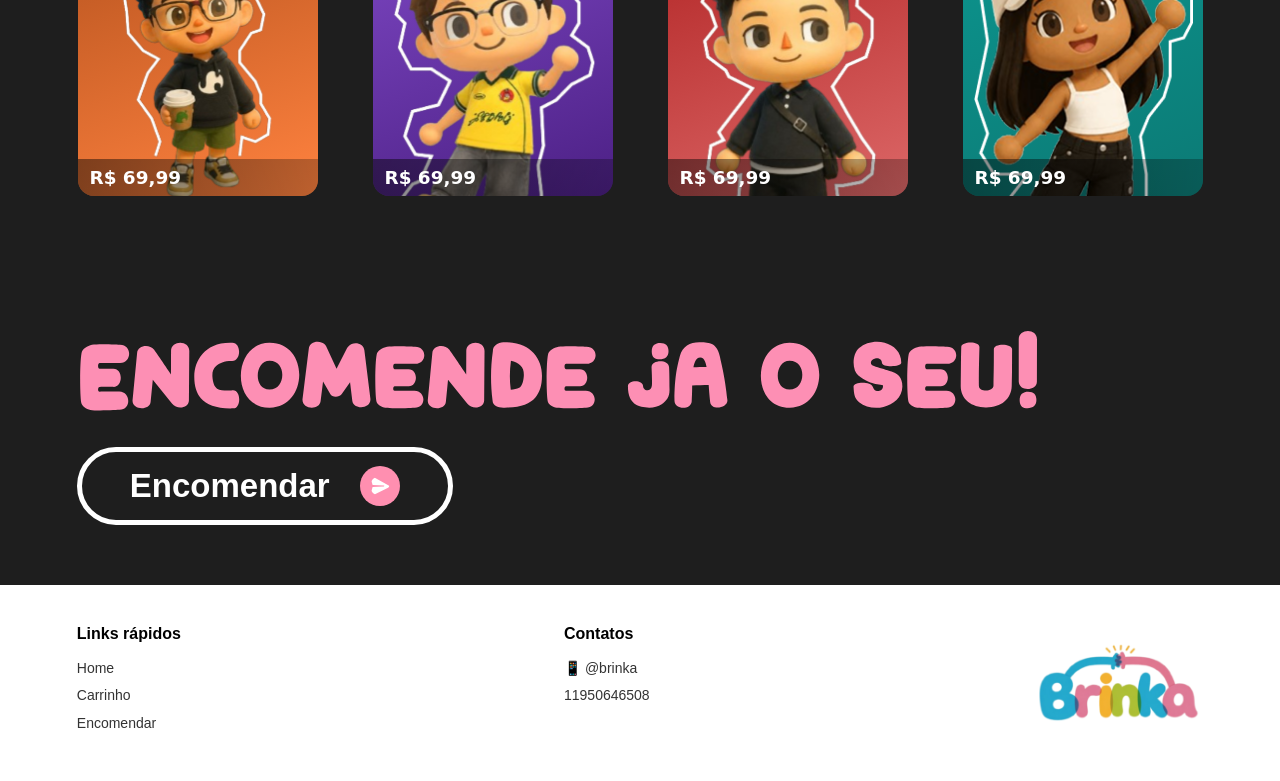
==== commit 333be6d1: "feat: implementa catálogo dinâmico, carrinho e acessibilidade" ====
--- a/index.html
+++ b/index.html
@@ -3,131 +3,256 @@
 <head>
     <meta charset="UTF-8">
     <meta name="viewport" content="width=device-width, initial-scale=1.0">
-    <title>Brika-Landing</title>
-    <link rel="stylesheet" href="css/components/header.css">
-    <script src="js/components/home.js"></script>
-    <link rel="stylesheet" href="css/components/footer.css">
-    <link rel="stylesheet" href="css/components/encomenda.css">
-    <link rel="stylesheet" href="css/components/home.css">
+    <title>Brinka | Personagens para o seu vilarejo</title>
+    <meta name="description" content="Conheça os personagens da Brinka, monte sua coleção e encomende opções personalizadas para deixar seu vilarejo ainda mais divertido.">
+    <meta name="application-name" content="Brinka">
+    <meta name="theme-color" content="#272727">
+    <meta property="og:title" content="Brinka | Personagens para o seu vilarejo">
+    <meta property="og:description" content="Conheça os personagens da Brinka, monte sua coleção e encomende opções personalizadas.">
+    <meta property="og:type" content="website">
+    <meta property="og:locale" content="pt_BR">
+    <meta name="twitter:card" content="summary">
+    <link rel="icon" href="assets/icons/logo.svg" type="image/svg+xml">
+    <script type="application/ld+json">
+        {
+            "@context": "https://schema.org",
+            "@type": "WebSite",
+            "name": "Brinka",
+            "description": "Personagens para colecionar, encomendar e dar vida ao seu vilarejo.",
+            "inLanguage": "pt-BR"
+        }
+    </script>
     <link rel="stylesheet" href="css/pages/index.css">
+    <link rel="stylesheet" href="css/components/header.css">     
     <link rel="stylesheet" href="css/components/character-card.css">
+    <link rel="stylesheet" href="css/components/cart-drawer.css">
+    <link rel="stylesheet" href="css/components/voice-navigation.css">
+    <link rel="stylesheet" href="css/pages/home.css">
     <link rel="stylesheet" href="css/pages/personagens.css">
+    <link rel="stylesheet" href="css/pages/encomenda.css">
+    <link rel="stylesheet" href="css/pages/footer.css">
+    <script src="js/pages/home.js"></script>
     <script src="js/components/character-card.js"></script>
+    <script src="js/components/cart-drawer.js"></script>
+    <script src="js/services/api-config.js"></script>
+    <script src="js/services/catalog-api.js"></script>
     <script src="js/pages/personagens.js"></script>
+    <script src="js/components/voice-navigation.js"></script>
 </head>
-<body id = "topo">
+<body id="topo">
     <header class="site-header">
         <div class="header-inner">
             <div class="logo-wrap">
                 <img src="assets/icons/logo.svg" alt="Brinka" class="logo">
             </div>
-
-            <div class="search-wrap" role="search" aria-label="Buscar por categoria">
-                <svg class="search-icon" aria-hidden="true" viewBox="0 0 24 24" fill="none" stroke="#555" stroke-width="2" stroke-linecap="round" stroke-linejoin="round">
-                    <circle cx="11" cy="11" r="8"></circle>
-                    <line x1="21" y1="21" x2="16.65" y2="16.65"></line>
-                </svg>
-
-                <input
-                    class="search-input"
-                    type="search"
-                    placeholder="Buscar por categoria"
-                    aria-label="Buscar por categoria"
-                >
-            </div>
-
             <div class="actions-wrap">
-                <button class="btn btn-login" type="button">
-                    <svg class="btn-icon" aria-hidden="true" viewBox="0 0 24 24" fill="none" stroke="currentColor" stroke-width="2" stroke-linecap="round" stroke-linejoin="round">
+                <button class="btn btn-login" type="button" aria-label="Entrar">
+                    <svg class="btn-icon" aria-hidden="true" viewBox="0 0 24 24" width="16" height="16" fill="none" stroke="currentColor" stroke-width="2" stroke-linecap="round" stroke-linejoin="round">
                         <path d="M20 21v-2a4 4 0 0 0-4-4H8a4 4 0 0 0-4 4v2"></path>
                         <circle cx="12" cy="7" r="4"></circle>
                     </svg>
-                    Entrar
+                    <span class="btn-label">Entrar</span>
                 </button>
-
-                <button class="btn btn-cart" type="button">
-                    <svg class="btn-icon" aria-hidden="true" viewBox="0 0 24 24" fill="none" stroke="currentColor" stroke-width="2" stroke-linecap="round" stroke-linejoin="round">
+                <button
+                    class="btn btn-cart"
+                    type="button"
+                    aria-label="Carrinho, 0 itens"
+                    aria-controls="cart-drawer"
+                    aria-expanded="false"
+                    aria-haspopup="dialog"
+                >
+                    <svg class="btn-icon" aria-hidden="true" viewBox="0 0 24 24" width="16" height="16" fill="none" stroke="currentColor" stroke-width="2" stroke-linecap="round" stroke-linejoin="round">
                         <circle cx="9" cy="21" r="1"></circle>
                         <circle cx="20" cy="21" r="1"></circle>
                         <path d="M1 1h4l2.68 13.39a2 2 0 0 0 2 1.61h9.72a2 2 0 0 0 2-1.61L23 6H6"></path>
                     </svg>
-                    Carrinho <span class="cart-count">0</span>
+                    <span class="btn-label">Carrinho</span>
+                    <span class="cart-count" aria-hidden="true">0</span>
                 </button>
             </div>
         </div>
     </header>
+
+    <div class="cart-overlay" aria-hidden="true" inert>
+        <aside id="cart-drawer" class="cart-drawer" role="dialog" aria-modal="true" aria-labelledby="cart-drawer-title" tabindex="-1">
+            <header class="cart-drawer-header">
+                <div class="cart-drawer-heading">
+                    <svg aria-hidden="true" viewBox="0 0 24 24" fill="none" stroke="currentColor" stroke-width="2" stroke-linecap="round" stroke-linejoin="round">
+                        <circle cx="9" cy="20" r="1"></circle>
+                        <circle cx="19" cy="20" r="1"></circle>
+                        <path d="M3 4h2l2.2 10.2a2 2 0 0 0 2 1.6h7.9a2 2 0 0 0 2-1.6L21 7H6"></path>
+                    </svg>
+                    <h2 id="cart-drawer-title">Carrinho</h2>
+                </div>
+                <button class="cart-drawer-close" type="button" aria-label="Fechar carrinho">×</button>
+            </header>
+
+            <div class="cart-drawer-body">
+                <div class="cart-empty">
+                    <img src="assets/icons/bee.svg" alt="">
+                    <h3>Seu carrinho está vazio</h3>
+                    <p>Adicione personagens incríveis para começar!</p>
+                </div>
+
+                <ul class="cart-items" aria-label="Produtos no carrinho" hidden></ul>
+            </div>
+
+            <footer class="cart-drawer-footer">
+                <div class="cart-total-row">
+                    <span>Total</span>
+                    <strong class="cart-total">R$ 0,00</strong>
+                </div>
+                <button class="cart-checkout" type="button">Finalizar compra <span aria-hidden="true">→</span></button>
+            </footer>
+
+            <p class="cart-live-region ps-sr-only" role="status" aria-live="polite"></p>
+        </aside>
+    </div>
+
+    <section class="voice-navigation" data-state="inactive" aria-labelledby="voice-navigation-title">
+        <h2 id="voice-navigation-title" class="ps-sr-only">Navegação por voz</h2>
+
+        <button
+            class="voice-toggle"
+            type="button"
+            aria-pressed="false"
+            aria-describedby="voice-status"
+        >
+            <svg class="voice-toggle-icon" aria-hidden="true" viewBox="0 0 24 24" fill="none" stroke="currentColor" stroke-width="2" stroke-linecap="round" stroke-linejoin="round">
+                <rect x="9" y="2" width="6" height="12" rx="3"></rect>
+                <path d="M5 10a7 7 0 0 0 14 0"></path>
+                <path d="M12 17v5"></path>
+                <path d="M8 22h8"></path>
+            </svg>
+            <span class="voice-toggle-label">Ativar comandos de voz</span>
+        </button>
+
+        <div class="voice-feedback">
+            <p id="voice-status" class="voice-status" role="status" aria-live="polite">
+                Comandos de voz desativados.
+            </p>
+            <p class="voice-transcript" hidden></p>
+
+            <details class="voice-help">
+                <summary>Exemplos de comandos</summary>
+                <ul>
+                    <li>“Adicionar Erick no carrinho”</li>
+                    <li>“Abrir carrinho”</li>
+                    <li>“Ver detalhes da Mari”</li>
+                    <li>“Aumentar quantidade do Erick”</li>
+                    <li>“Remover Erick do carrinho”</li>
+                    <li>“Desativar comandos de voz”</li>
+                </ul>
+            </details>
+        </div>
+    </section>
+
     <main>
-        <section class="home-section" aria-label="Início">
-            <img
-                src="assets/icons/Group 81.svg"
-                alt=""
-                class="home-background-svg"
-                aria-hidden="true"
-            >
-
-            <h1 class="home-heading">
-                <img
-                    src="assets/icons/title-home.svg"
-                    alt="Brinka"
-                    class="home-title-svg"
-                >
+        <section class="home-section">
+            <img src="assets/icons/Group 81.svg" alt="" class="home-background-svg" aria-hidden="true">
+            <h1 class="home-title">
+                <img src="assets/icons/title-home.svg" alt="Seu vilarejo começa aqui" class="home-title-svg">
             </h1>
-
-            <div class="home-buttons" aria-label="Ações principais">
-               <button class="home-btn" type="button" data-scroll-target="#personagens">Ver coleção</button>
+            <div class="home-buttons">
+                <button class="home-btn" type="button" data-scroll-target="#personagens">Ver coleção</button>
                 <button class="home-btn" type="button" data-scroll-target="#encomendar">Encomendar</button>
             </div>
-
-            <img
-                src="assets/icons/personagnes.svg"
-                alt=""
-                class="home-bottom-svg"
-                aria-hidden="true"
-            >
+            <img src="assets/icons/personagnes.svg" alt="" class="home-bottom-svg" aria-hidden="true">
         </section>
+        
         <section id="personagens" class="personagens-section">
 
             <header class="ps-header">
                 <h2 id="personagens-heading-1" class="ps-title">
-                    <img
-                        src="assets/icons/nossosP.svg"
-                        alt="Nossos Personagens"
-                        class="ps-title-svg"
-                    >
+                    <img src="assets/icons/nossosP.svg" alt="Nossos Personagens" class="ps-title-svg">
                 </h2>
-
                 <span class="status-catalog">Disponível</span>
             </header>
 
-            <div class="catalog-tabs" role="group" aria-label="Categorias">
-                <button type="button" aria-pressed="true">Todos</button>
-                <button type="button" aria-pressed="false">Clássicos</button>
-                <button type="button" aria-pressed="false">Especiais</button>
-                <button type="button" aria-pressed="false">Novos</button>
-                <button type="button" aria-pressed="false">Promoções</button>
+            <button
+                class="catalog-filter-toggle"
+                type="button"
+                aria-expanded="false"
+                aria-controls="catalog-filter-modal"
+            >
+                <span>Filtrar por</span>
+                <svg class="catalog-filter-icon" aria-hidden="true" viewBox="0 0 24 24" fill="none" stroke="currentColor" stroke-width="2.5" stroke-linecap="round">
+                    <path d="M3 5h18"></path>
+                    <path d="M7 12h14"></path>
+                    <path d="M12 19h9"></path>
+                </svg>
+            </button>
+
+            <div id="catalog-filter-modal" class="catalog-filter-modal">
+                <button class="catalog-filter-backdrop" type="button" aria-label="Fechar filtros"></button>
+
+                <section class="catalog-filter-dialog" aria-labelledby="catalog-filter-title">
+                    <div class="catalog-filter-dialog-header">
+                        <h2 id="catalog-filter-title">Filtrar personagens</h2>
+                        <button class="catalog-filter-close" type="button" aria-label="Fechar filtros">×</button>
+                    </div>
+
+                    <div id="catalog-tabs" role="group" aria-label="Categorias" class="catalog-tabs">
+                        <button type="button" class="catalog-filter-option" data-filter="all" aria-pressed="true">Todos</button>
+                        <button type="button" class="catalog-filter-option" data-filter="classicos" aria-pressed="false">Clássicos</button>
+                        <button type="button" class="catalog-filter-option" data-filter="especiais" aria-pressed="false">Especiais</button>
+                        <button type="button" class="catalog-filter-option" data-filter="novos" aria-pressed="false">Novos</button>
+                        <button type="button" class="catalog-filter-option" data-filter="promocoes" aria-pressed="false">Promoções</button>
+                    </div>
+                </section>
             </div>
 
             <div class="ps-live-region ps-sr-only" role="status" aria-live="polite"></div>
-            <ul class="catalog-card-grid" aria-labelledby="personagens-heading-1">
-            </ul>
+
+            <ul class="catalog-card-grid" aria-labelledby="personagens-heading-1"></ul>
 
         </section>
 
-        <section id="encomendar" class="encomende-section" aria-labelledby="encomende-title">
+        <div class="product-details-overlay" aria-hidden="true" inert>
+            <aside class="product-details-modal" role="dialog" aria-modal="true" aria-labelledby="product-details-title" aria-describedby="product-details-description" tabindex="-1">
+                <button class="product-details-close" type="button" aria-label="Fechar detalhes">×</button>
+
+                <div class="product-details-layout">
+                    <div class="product-details-visual">
+                        <img class="product-details-image" src="" alt="">
+                    </div>
+
+                    <div class="product-details-content">
+                        <h2 id="product-details-title"></h2>
+                        <p class="product-details-label">Descrição</p>
+                        <p id="product-details-description" class="product-details-description"></p>
+
+                        <div class="product-details-rating">
+                            <span>Média de avaliações:</span>
+                            <strong class="product-details-average"></strong>
+                            <span class="product-details-stars" aria-label=""></span>
+                        </div>
+
+                        <hr>
+
+                        <section class="product-details-comments" aria-labelledby="product-comments-title">
+                            <h3 id="product-comments-title">Comentários sobre o produto</h3>
+                            <div class="product-details-comments-list"></div>
+                        </section>
+
+                        <div class="product-details-price">
+                            <span>Preço</span>
+                            <strong></strong>
+                        </div>
+                    </div>
+                </div>
+            </aside>
+        </div>
+
+        <section id="encomendar" class="encomende-section">
             <div class="encomende-content">
-                <h2 id="encomende-title">
-                    <img
-                        src="assets/icons/encomende.svg"
-                        alt="Encomende"
-                        class="encomende-svg"
-                    >
+                <h2 class="encomende-heading">
+                    <img src="assets/icons/encomende.svg" alt="Encomende seu personagem" class="encomende-svg">
                 </h2>
-
                 <button class="encomende-btn" type="button">
-                    Encomendar
-
+                    <span>Encomendar</span>
                     <svg class="encomende-btn-icon" viewBox="0 0 24 24" aria-hidden="true">
-                        <path d="M16.69 12.47 3.51 13.26c-.31 0-.47.16-.47.31L1.15 20.02c-.31.79-.16 1.88.63 2.5.63.47 1.73.58 2.35.32l17.58-8.8c.94-.47 1.41-1.41 1.26-2.36L4.13 1.16c-.78-.26-1.73-.16-2.35.31-.79.63-.94 1.57-.63 2.52l1.89 6.44c0 .16.31.32.47.32l13.18.79s.47 0 .47.47-.47.47-.47.47Z" fill="currentColor"/>
+                        <path d="M16.6915026,12.4744748 L3.50612381,13.2599618 C3.19218622,13.2599618 3.03521743,13.4170592 3.03521743,13.5741566 L1.15159189,20.0151496 C0.8376543,20.8006365 0.99,21.89 1.77946707,22.52 C2.41,22.99 3.50612381,23.1 4.13399899,22.8429026 L21.714504,14.0454487 C22.6563168,13.5741566 23.1272231,12.6315722 22.9702544,11.6889879 L4.13399899,1.16346272 C3.34915502,0.9 2.40734225,1.00636533 1.77946707,1.4776575 C0.994623095,2.10604706 0.837654326,3.0486314 1.15159189,3.99701575 L3.03521743,10.4380088 C3.03521743,10.5951061 3.34915502,10.7522035 3.50612381,10.7522035 L16.6915026,11.5376904 C16.6915026,11.5376904 17.1624089,11.5376904 17.1624089,12.0089825 C17.1624089,12.4744748 16.6915026,12.4744748 16.6915026,12.4744748 Z" fill="white"/>
                     </svg>
                 </button>
             </div>
@@ -136,20 +261,20 @@
         <footer class="site-footer">
             <div class="footer-content">
                 <div class="links-wrap">
-                    <nav class="footer-links" aria-label="Links rápidos">
-                        <h2>Links rápidos</h2>
-                        <a href="#topo">Home</a>
-                        <a href="#">Carrinho</a>
-                        <a href="#encomendar">Encomendar</a>
-                    </nav>
-
-                    <div class="footer-contact">
-                        <h2>Contatos</h2>
-                        <p>@brinka</p>
-                        <p>11 95064-6508</p>
-                    </div>
-                </div>
-
+    
+                
+                <div class="footer-links">
+                    <h3>Links rápidos</h3>
+                    <a href="#topo">Home</a>
+                    <a href="#cart-drawer" class="footer-cart-link">Carrinho</a>
+                    <a href="#encomendar">Encomendar</a>
+                </div>
+                <div class="footer-contact">
+                    <h3>Contatos</h3>
+                    <p>📱 @brinka</p>
+                    <p> 11950646508</p>
+                </div>
+            </div>
                 <div class="footer-logo">
                     <img src="assets/icons/logo.svg" alt="Brinka" class="footer-logo-img">
                 </div>
@@ -157,4 +282,4 @@
         </footer>
     </main>
 </body>
-</html>+</html>
--- a/css/pages/index.css
+++ b/css/pages/index.css
@@ -4,7 +4,7 @@
     --accent: #ff8fb0;
     --btn-bg: #2f2f2f;
     --bg2: #1e1e1e;
-    --header-offset: 8.25rem;
+    --header-offset: 5rem;
 }
 
 * {
@@ -43,8 +43,7 @@
     touch-action: manipulation;
 }
 
-.ps-sr-only,
-.sr-only {
+.ps-sr-only {
     position: absolute;
     inline-size: 1px;
     block-size: 1px;
@@ -61,4 +60,4 @@
     :root {
         --header-offset: 6rem;
     }
-}+}
--- a/css/components/header.css
+++ b/css/components/header.css
@@ -6,67 +6,32 @@
     padding-block: 0.625rem;
     padding-inline: clamp(0.5rem, 3vw, 3rem);
     border-radius: 0 0 0.625rem 0.625rem;
-    background: rgba(39, 39, 39, 0.82);
+    background: rgba(39, 39, 39, 0.7);
     color: #fff;
-    backdrop-filter: blur(25px);
-    -webkit-backdrop-filter: blur(25px);
+    backdrop-filter: blur(25.4px);
+    -webkit-backdrop-filter: blur(25.4px);
 }
 
 .header-inner {
-    display: grid;
-    grid-template-columns: auto minmax(0, 25rem) auto;
+    display: flex;
     align-items: center;
     justify-content: space-between;
-    gap: clamp(0.5rem, 2vw, 1rem);
+    gap: clamp(0.25rem, 1vw, 0.5rem);
     min-inline-size: 0;
-    min-block-size: 3.5rem;
+    min-block-size: 2.75rem;
 }
 
 .logo-wrap {
     display: flex;
+    flex: 0 1 auto;
     align-items: center;
     min-inline-size: 0;
 }
 
 .logo {
-    inline-size: min(20vw, 7.1875rem);
+    inline-size: clamp(3.75rem, 20vw, 5.125rem);
     max-inline-size: none;
     block-size: auto;
-}
-
-.search-wrap {
-    position: relative;
-    inline-size: 100%;
-    min-inline-size: 0;
-}
-
-.search-input {
-    inline-size: 100%;
-    min-block-size: 2.75rem;
-    padding: 0.625rem 1rem 0.625rem 2.75rem;
-    border: 0;
-    border-radius: 999px;
-    background: #e4e4e4;
-    color: #222;
-}
-
-.search-input::placeholder {
-    color: #777;
-}
-
-.search-input:focus-visible {
-    outline: 2px solid var(--accent);
-    outline-offset: 3px;
-}
-
-.search-icon {
-    position: absolute;
-    inset-block-start: 50%;
-    inset-inline-start: 0.875rem;
-    inline-size: 1rem;
-    block-size: 1rem;
-    transform: translateY(-50%);
-    pointer-events: none;
 }
 
 .actions-wrap {
@@ -74,8 +39,9 @@
     flex: 0 0 auto;
     align-items: center;
     justify-content: flex-end;
-    gap: clamp(0.25rem, 1vw, 0.75rem);
+    gap: clamp(0.25rem, 1vw, 0.5rem);
     min-inline-size: 0;
+    margin-inline-start: auto;
 }
 
 .btn {
@@ -83,10 +49,10 @@
     flex: 0 0 auto;
     align-items: center;
     justify-content: center;
-    gap: 0.375rem;
+    gap: clamp(0.25rem, 1vw, 0.375rem);
     min-block-size: 2.75rem;
     padding-block: 0.625rem;
-    padding-inline: clamp(0.5rem, 1.75vw, 1.125rem);
+    padding-inline: clamp(0.375rem, 1.75vw, 0.625rem);
     border: 0;
     border-radius: 999px;
     cursor: pointer;
@@ -94,12 +60,17 @@
     font-weight: 500;
     line-height: 1.2;
     white-space: nowrap;
+    transition: background-color 0.2s ease, border-color 0.2s ease, opacity 0.2s ease;
 }
 
 .btn-icon {
     flex: 0 0 auto;
     inline-size: 1rem;
     block-size: 1rem;
+}
+
+.btn-label {
+    white-space: nowrap;
 }
 
 .btn-login {
@@ -125,6 +96,7 @@
 
 .cart-count {
     display: inline-grid;
+    flex: 0 0 auto;
     place-items: center;
     min-inline-size: 1.25rem;
     block-size: 1.25rem;
@@ -141,18 +113,24 @@
     outline-offset: 3px;
 }
 
-@media (max-width: 47.99rem) {
+@media (min-width: 48rem) {
+    .site-header {
+        padding-block: 0.75rem;
+    }
+
     .header-inner {
-        grid-template-columns: minmax(0, 1fr) auto;
-        min-block-size: 2.75rem;
+        min-block-size: 3.5rem;
     }
 
     .logo {
-        inline-size: clamp(3.75rem, 20vw, 5.125rem);
+        inline-size: min(20vw, 7.1875rem);
     }
 
-    .search-wrap {
-        grid-column: 1 / -1;
-        grid-row: 2;
+    .actions-wrap {
+        gap: 0.75rem;
     }
-}+
+    .btn {
+        padding-inline: 1.125rem;
+    }
+}
--- a/css/components/character-card.css
+++ b/css/components/character-card.css
@@ -1,78 +1,126 @@
 .character-card {
-    border-radius: 16px;
-    padding: clamp(12px, 3vw, 16px);
     position: relative;
-    min-height: clamp(220px, 40vw, 320px);
     display: flex;
     flex-direction: column;
     justify-content: flex-end;
+    aspect-ratio: 7 / 10; 
+    padding: clamp(1rem, 3vw, 1.25rem);
     overflow: hidden;
-    width: 100%;
-    box-sizing: border-box;
+    border-radius: 1rem;
+}
+
+.character-card .character-card-open {
+    position: absolute;
+    z-index: 1;
+    inset: 0;
+    padding: 0;
+    border: 0;
+    background: transparent;
+    cursor: pointer;
+}
+
+.character-card .character-card-open:focus-visible {
+    outline: 3px solid #fff;
+    outline-offset: -3px;
 }
 
 .character-card .ps-card-top {
+    position: absolute;
+    inset: clamp(0.5rem, 2vw, 1.25rem);
+    inset-block-end: auto;
+    z-index: 2;
     display: flex;
+    align-items: flex-start;
     justify-content: space-between;
-    align-items: flex-start;
-    position: absolute;
-    top: clamp(10px, 3vw, 16px);
-    left: clamp(10px, 3vw, 16px);
-    right: clamp(10px, 3vw, 16px);
-    gap: 8px;
+    gap: clamp(0.35rem, 1.5vw, 0.75rem);
+    pointer-events: none;
 }
 
 .character-card h3 {
+    flex: 1;
+    min-inline-size: 0;
+    max-inline-size: none;
     margin: 0;
-    font-size: clamp(0.95rem, 3vw, 1.17rem);
     color: #fff;
-    text-shadow: 0 1px 2px rgba(0, 0, 0, .4);
-    overflow-wrap: break-word;
-    word-break: break-word;
-    min-width: 0;
+    font-size: clamp(0.8rem, 2.5vw, 1.17rem);
+    line-height: 1.2;
+    text-shadow: 0 1px 2px rgba(0, 0, 0, 0.4);
 }
 
 .character-card .ps-fav-button {
+    display: inline-grid;
+    flex: 0 0 auto;
+    place-items: center;
+    inline-size: clamp(2rem, 8vw, 2.75rem);
+    block-size: clamp(2rem, 8vw, 2.75rem);
+    padding: 0;
+    border: 0;
+    border-radius: 50%;
     background: #fff;
     color: #111;
-    border: none;
-    border-radius: 50%;
-    width: clamp(28px, 8vw, 32px);
-    height: clamp(28px, 8vw, 32px);
-    font-size: clamp(0.95rem, 3vw, 1.1rem);
     cursor: pointer;
-    flex-shrink: 0;
-    display: flex;
-    align-items: center;
-    justify-content: center;
+    font-size: clamp(0.9rem, 3vw, 1.1rem);
+    pointer-events: auto;
 }
 
 .character-card .ps-fav-button:focus-visible {
     outline: 2px solid var(--accent);
-    outline-offset: 2px;
+    outline-offset: 3px;
+}
+
+.character-card .ps-cart-add-button {
+    transition: background-color 180ms ease, color 180ms ease, transform 180ms ease;
+}
+
+.character-card .ps-cart-add-button.is-added {
+    background: var(--accent);
+    color: #fffcfc;
+    animation: card-add-check 520ms cubic-bezier(.22, 1, .36, 1);
+}
+
+@keyframes card-add-check {
+    0% {
+        box-shadow: 0 0 0 0 rgba(255, 143, 176, 0.65);
+        transform: scale(0.72) rotate(-12deg);
+    }
+    55% {
+        box-shadow: 0 0 0 0.65rem rgba(255, 143, 176, 0);
+        transform: scale(1.16) rotate(4deg);
+    }
+    100% {
+        box-shadow: 0 0 0 0 rgba(255, 143, 176, 0);
+        transform: scale(1) rotate(0);
+    }
 }
 
 .character-card img {
     position: absolute;
-    bottom: -15%;
-    left: 48%;
-    transform: translateX(-48%);
-    width: 100%;
-    max-width: 100%;
+    inset-inline: 0;
+    inset-block-end: -4%;
+    inline-size: 100%;
+    max-inline-size: none;
+    block-size: 88%;
     object-fit: contain;
+    object-position: center bottom;
+    z-index: 0;
 }
 
-/* Grade de cards: se o container dos cards for um grid/flex,
-   isso garante que eles encolham bem em telas pequenas */
-@media (max-width: 480px) {
-    .character-card {
-        min-height: 240px;
-        border-radius: 12px;
+.character-card .ps-card-bottom {
+    position: absolute;
+    z-index: 2;
+    inset-inline: 0;
+    inset-block-end: 0;
+    padding: 0.5rem clamp(0.5rem, 2vw, 0.75rem);
+    background: linear-gradient(to right, rgba(0, 0, 0, 0.46), rgba(0, 0, 0, 0.26));
+    color: #fff;
+    font-size: clamp(0.9rem, 2.5vw, 1.15rem);
+    font-weight: 800;
+    pointer-events: none;
+}
+
+@media (prefers-reduced-motion: reduce) {
+    .character-card .ps-cart-add-button {
+        animation: none;
+        transition-duration: 0.01ms;
     }
-
-    .character-card .ps-fav-button {
-        width: 28px;
-        height: 28px;
-        font-size: 0.9rem;
-    }
-}+}
--- a/css/components/cart-drawer.css
+++ b/css/components/cart-drawer.css
@@ -0,0 +1,376 @@
+.cart-overlay {
+    position: fixed;
+    z-index: 2000;
+    inset: 0;
+    background: rgba(0, 0, 0, 0.62);
+    opacity: 0;
+    visibility: hidden;
+    pointer-events: none;
+    transition: opacity 220ms ease-out, visibility 0s linear 320ms;
+}
+
+.cart-overlay.is-open {
+    opacity: 1;
+    visibility: visible;
+    pointer-events: auto;
+    transition-delay: 0s;
+}
+
+.cart-drawer {
+    position: absolute;
+    inset-block: 0;
+    inset-inline-end: 0;
+    display: flex;
+    flex-direction: column;
+    inline-size: min(100%, 28rem);
+    max-inline-size: 100vw;
+    block-size: 100dvh;
+    overflow: hidden;
+    background: #272727;
+    color: #fff;
+    box-shadow: -1rem 0 2.5rem rgba(0, 0, 0, 0.38);
+    opacity: 0;
+    transform: translateX(100%);
+    transition:
+        transform 320ms cubic-bezier(.22, 1, .36, 1),
+        opacity 220ms ease-out;
+}
+
+.cart-overlay.is-open .cart-drawer {
+    opacity: 1;
+    transform: translateX(0);
+}
+
+.cart-drawer-header {
+    display: flex;
+    flex: 0 0 auto;
+    align-items: center;
+    justify-content: space-between;
+    gap: 1rem;
+    min-block-size: 5rem;
+    margin-inline: 1rem;
+    padding-inline: 0.25rem;
+    border-block-end: 1px solid rgba(255, 255, 255, 0.18);
+}
+
+.cart-drawer-heading {
+    display: flex;
+    align-items: center;
+    gap: 0.75rem;
+}
+
+.cart-drawer-heading svg {
+    inline-size: 1.75rem;
+    block-size: 1.75rem;
+}
+
+.cart-drawer-heading h2 {
+    margin: 0;
+    font-size: 1.35rem;
+    font-weight: 600;
+}
+
+.cart-drawer-close {
+    display: inline-grid;
+    place-items: center;
+    inline-size: 2.75rem;
+    block-size: 2.75rem;
+    padding: 0;
+    border: 0;
+    border-radius: 50%;
+    background: #5a5a5a;
+    color: #fff;
+    cursor: pointer;
+    font: inherit;
+    font-size: 1.6rem;
+    font-weight: 800;
+    line-height: 1;
+}
+
+.cart-drawer-body {
+    display: flex;
+    flex: 1 1 auto;
+    min-block-size: 0;
+    overflow-y: auto;
+    padding: 1rem;
+    overscroll-behavior: contain;
+}
+
+.cart-empty {
+    display: grid;
+    place-content: center;
+    justify-items: center;
+    inline-size: 100%;
+    min-block-size: 100%;
+    padding: 2rem 1rem;
+    text-align: center;
+}
+
+.cart-empty[hidden],
+.cart-items[hidden] {
+    display: none;
+}
+
+.cart-empty-icon {
+    inline-size: clamp(4.5rem, 20vw, 6rem);
+    block-size: auto;
+    margin-block-end: 1.5rem;
+    color: var(--accent);
+}
+
+.cart-empty h3 {
+    margin: 0;
+    font-size: clamp(1.35rem, 5vw, 1.75rem);
+    line-height: 1.2;
+}
+
+.cart-empty p {
+    margin: 0.45rem 0 0;
+    color: #d2d2d2;
+    font-size: 0.9rem;
+}
+
+.cart-items {
+    display: grid;
+    align-content: start;
+    gap: 0.75rem;
+    inline-size: 100%;
+    margin: 0;
+    padding: 0;
+    list-style: none;
+}
+
+.cart-item {
+    display: grid;
+    grid-template-columns: minmax(0, 1fr) auto;
+    gap: 0.75rem;
+    align-items: center;
+    min-inline-size: 0;
+    padding: 0.75rem;
+    border-radius: 0.8rem;
+    background: #444;
+}
+
+.cart-item-open {
+    display: grid;
+    grid-template-columns: 3.25rem minmax(0, 1fr);
+    gap: 0.75rem;
+    align-items: center;
+    min-inline-size: 0;
+    padding: 0;
+    border: 0;
+    border-radius: 0.55rem;
+    background: transparent;
+    color: inherit;
+    cursor: pointer;
+    font: inherit;
+    text-align: start;
+}
+
+.cart-item-open:hover {
+    background: rgba(255, 255, 255, 0.06);
+}
+
+.cart-item.is-entering {
+    animation: cart-item-enter 280ms cubic-bezier(.22, 1, .36, 1);
+}
+
+.cart-item.is-removing {
+    opacity: 0;
+    transform: translateX(1rem);
+    transition: opacity 220ms ease-out, transform 220ms ease-out;
+}
+
+.cart-item-image {
+    inline-size: 3.25rem;
+    aspect-ratio: 1;
+    overflow: hidden;
+    border-radius: 0.65rem;
+    background: var(--item-color, var(--accent));
+}
+
+.cart-item-image img {
+    display: block;
+    inline-size: 100%;
+    block-size: 100%;
+    object-fit: contain;
+    object-position: center bottom;
+}
+
+.cart-item-info {
+    min-inline-size: 0;
+}
+
+.cart-item-name,
+.cart-item-price {
+    display: block;
+    overflow: hidden;
+    text-overflow: ellipsis;
+    white-space: nowrap;
+}
+
+.cart-item-name {
+    color: #d0d0d0;
+    font-size: 0.9rem;
+}
+
+.cart-item-price {
+    color: #fff;
+    font-size: 1.15rem;
+    font-weight: 700;
+}
+
+.cart-item-controls {
+    display: flex;
+    align-items: center;
+    gap: 0.3rem;
+}
+
+.cart-quantity-button,
+.cart-remove-button {
+    display: inline-grid;
+    place-items: center;
+    inline-size: 2.25rem;
+    block-size: 2.25rem;
+    padding: 0;
+    border: 0;
+    border-radius: 0.45rem;
+    background: transparent;
+    color: #fff;
+    cursor: pointer;
+    font: inherit;
+    font-size: 1.25rem;
+    font-weight: 700;
+}
+
+.cart-remove-button {
+    margin-inline-start: 0.2rem;
+}
+
+.cart-remove-button svg {
+    inline-size: 1.1rem;
+    block-size: 1.1rem;
+}
+
+.cart-item-quantity {
+    display: inline-grid;
+    place-items: center;
+    min-inline-size: 2rem;
+    block-size: 1.75rem;
+    padding-inline: 0.35rem;
+    border-radius: 0.25rem;
+    background: #666;
+    font-weight: 700;
+}
+
+.cart-drawer-footer {
+    flex: 0 0 auto;
+    margin-inline: 1rem;
+    padding: 1.25rem 0 max(1rem, env(safe-area-inset-bottom));
+    border-block-start: 1px solid rgba(255, 255, 255, 0.18);
+    background: #272727;
+}
+
+.cart-total-row {
+    display: flex;
+    align-items: center;
+    justify-content: space-between;
+    gap: 1rem;
+    margin-block-end: 1.15rem;
+}
+
+.cart-total-row span {
+    color: #aaa;
+    font-size: 1.05rem;
+}
+
+.cart-total-row strong {
+    font-size: clamp(1.55rem, 6vw, 2rem);
+}
+
+.cart-checkout {
+    display: inline-flex;
+    align-items: center;
+    justify-content: center;
+    gap: 0.7rem;
+    inline-size: 100%;
+    min-block-size: 3.25rem;
+    padding: 0.75rem 1rem;
+    border: 0;
+    border-radius: 0.45rem;
+    background: var(--accent);
+    color: #272727;
+    cursor: pointer;
+    font: inherit;
+    font-size: 1rem;
+    font-weight: 650;
+}
+
+.cart-checkout:disabled {
+    cursor: not-allowed;
+    opacity: 0.68;
+}
+
+.cart-drawer button:focus-visible {
+    outline: 3px solid #fff;
+    outline-offset: 2px;
+}
+
+.cart-count.is-bumping {
+    animation: cart-count-bump 260ms cubic-bezier(.22, 1, .36, 1);
+}
+
+body.cart-drawer-open {
+    overflow: hidden;
+    padding-inline-end: var(--cart-scrollbar-compensation, 0);
+}
+
+@keyframes cart-item-enter {
+    from {
+        opacity: 0;
+        transform: translateX(0.8rem);
+    }
+    to {
+        opacity: 1;
+        transform: translateX(0);
+    }
+}
+
+@keyframes cart-count-bump {
+    50% { transform: scale(1.3); }
+}
+
+@media (max-width: 25rem) {
+    .cart-item {
+        grid-template-columns: 1fr;
+    }
+
+    .cart-item-open {
+        grid-template-columns: 3rem minmax(0, 1fr);
+    }
+
+    .cart-item-image {
+        inline-size: 3rem;
+    }
+
+    .cart-item-controls {
+        grid-column: 1 / -1;
+        justify-content: flex-end;
+    }
+
+    .cart-quantity-button,
+    .cart-remove-button {
+        inline-size: 2.5rem;
+        block-size: 2.5rem;
+    }
+}
+
+@media (prefers-reduced-motion: reduce) {
+    .cart-overlay,
+    .cart-drawer,
+    .cart-item,
+    .cart-count {
+        animation: none !important;
+        transition-duration: 0.01ms !important;
+    }
+}
--- a/css/components/voice-navigation.css
+++ b/css/components/voice-navigation.css
@@ -0,0 +1,137 @@
+/* Painel flutuante e isolado da navegação por voz. */
+.voice-navigation {
+    position: fixed;
+    z-index: 1050;
+    inset-inline-start: 1rem;
+    inset-block-end: max(1rem, env(safe-area-inset-bottom));
+    display: grid;
+    gap: 0.5rem;
+    inline-size: min(calc(100vw - 2rem), 22rem);
+    color: #fff;
+    font-family: system-ui, -apple-system, "Segoe UI", Arial, sans-serif;
+}
+
+.voice-toggle {
+    display: inline-flex;
+    align-items: center;
+    justify-content: center;
+    gap: 0.6rem;
+    inline-size: fit-content;
+    min-block-size: 3rem;
+    padding: 0.7rem 1rem;
+    border: 1px solid rgba(255, 255, 255, 0.28);
+    border-radius: 999px;
+    background: #343434;
+    color: #fff;
+    box-shadow: 0 0.65rem 1.75rem rgba(0, 0, 0, 0.35);
+    cursor: pointer;
+    font: inherit;
+    font-weight: 700;
+}
+
+.voice-toggle-icon {
+    flex: 0 0 auto;
+    inline-size: 1.25rem;
+    block-size: 1.25rem;
+}
+
+.voice-feedback {
+    display: grid;
+    gap: 0.45rem;
+    padding: 0.75rem 0.9rem;
+    border: 1px solid rgba(255, 255, 255, 0.16);
+    border-radius: 0.85rem;
+    background: rgba(39, 39, 39, 0.96);
+    box-shadow: 0 0.65rem 1.75rem rgba(0, 0, 0, 0.35);
+}
+
+.voice-navigation[data-state="inactive"] .voice-feedback {
+    display: none;
+}
+
+.voice-status,
+.voice-transcript {
+    margin: 0;
+    font-size: 0.86rem;
+    line-height: 1.35;
+}
+
+.voice-transcript {
+    color: #d5d5d5;
+}
+
+.voice-help summary {
+    inline-size: fit-content;
+    color: var(--accent);
+    cursor: pointer;
+    font-size: 0.82rem;
+    font-weight: 700;
+}
+
+.voice-help ul {
+    display: grid;
+    gap: 0.35rem;
+    margin: 0.65rem 0 0;
+    padding-inline-start: 1.25rem;
+    color: #ddd;
+    font-size: 0.78rem;
+    line-height: 1.35;
+}
+
+.voice-toggle:focus-visible,
+.voice-help summary:focus-visible {
+    outline: 3px solid var(--accent);
+    outline-offset: 3px;
+}
+
+.voice-navigation[data-state="starting"] .voice-toggle,
+.voice-navigation[data-state="listening"] .voice-toggle,
+.voice-navigation[data-state="processing"] .voice-toggle,
+.voice-navigation[data-state="speaking"] .voice-toggle {
+    border-color: var(--accent);
+    background: var(--accent);
+    color: #272727;
+}
+
+.voice-navigation[data-state="listening"] .voice-toggle-icon {
+    animation: voice-listening-pulse 1.3s ease-in-out infinite;
+}
+
+.voice-navigation[data-state="error"] .voice-toggle,
+.voice-navigation[data-state="unsupported"] .voice-toggle {
+    border-color: #ff7777;
+}
+
+.voice-navigation[data-state="unsupported"] .voice-toggle {
+    cursor: not-allowed;
+    opacity: 0.72;
+}
+
+@keyframes voice-listening-pulse {
+    50% {
+        opacity: 0.55;
+        transform: scale(1.18);
+    }
+}
+
+@media (max-width: 30rem) {
+    .voice-navigation {
+        inset-inline: 0.75rem;
+        inset-block-end: max(0.75rem, env(safe-area-inset-bottom));
+        inline-size: min(calc(100vw - 1.5rem), 22rem);
+    }
+
+    .voice-toggle {
+        min-block-size: 2.75rem;
+        padding: 0.6rem 0.8rem;
+        font-size: 0.85rem;
+    }
+}
+
+@media (prefers-reduced-motion: reduce) {
+    .voice-navigation * {
+        scroll-behavior: auto !important;
+        animation: none !important;
+        transition-duration: 0.01ms !important;
+    }
+}
--- a/css/pages/home.css
+++ b/css/pages/home.css
@@ -0,0 +1,104 @@
+.home-section {
+    position: relative;
+    isolation: isolate;
+    display: grid;
+    align-content: start;
+    min-block-size: clamp(27rem, 130vw, 33rem);
+    padding-block: 0.5rem clamp(12rem, 45vw, 18rem);
+    padding-inline: clamp(1rem, 4vw, 3rem);
+    overflow: clip;
+    background: var(--bg);
+}
+
+.home-background-svg {
+    position: absolute;
+    inset-block-start: 8rem;
+    inset-inline-start: 50%;
+    z-index: -1;
+    inline-size: min(150%, 72rem);
+    max-inline-size: none;
+    transform: translateX(-50%);
+    pointer-events: none;
+}
+
+.home-title-svg {
+    position: relative;
+    z-index: 1;
+    inline-size: min(100%, 48.625rem);
+    margin: 0;
+}
+
+.home-buttons {
+    position: relative;
+    z-index: 1;
+    display: grid;
+    grid-template-columns: repeat(2, minmax(0, 1fr));
+    gap: clamp(0.375rem, 2vw, 0.75rem);
+    inline-size: min(80%, 31rem);
+    margin-block-start: clamp(1rem, 3vw, 1.5rem);
+}
+
+.home-btn {
+    min-inline-size: 0;
+    min-block-size: 2.75rem;
+    padding-block: 0.75rem;
+    padding-inline: clamp(0.5rem, 2.5vw, 1rem);
+    border: 2px solid #fff;
+    border-radius: 999px;
+    background: rgba(255, 255, 255, 0.095);
+    color: #fff;
+    cursor: pointer;
+    font-size: clamp(0.9375rem, 3.5vw, 1rem);
+    font-weight: 500;
+    line-height: 1.2;
+}
+
+.home-btn.active {
+    border-color: var(--accent);
+    background: rgba(231, 156, 177, 0.091);
+    color: var(--accent);
+}
+
+.home-btn:focus-visible {
+    outline: 2px solid var(--accent);
+    outline-offset: 3px;
+}
+
+.home-bottom-svg {
+    position: absolute;
+    inset-block-end: -4rem;
+    inset-inline-start: 50%;
+    z-index: 0;
+    inline-size: min(135%, 78.5rem);
+    max-inline-size: none;
+    transform: translateX(-50%);
+    pointer-events: none;
+}
+
+@media (min-width: 30rem) {
+    .home-section {
+        min-block-size: clamp(30rem, 90vw, 38rem);
+        padding-block-end: clamp(13rem, 40vw, 22rem);
+    }
+
+    .home-bottom-svg {
+        inset-block-end: -9rem;
+        inline-size: min(110%, 78.5rem);
+    }
+}
+
+@media (min-width: 48rem) {
+    .home-section {
+        min-block-size: clamp(36rem, 57vw, 44rem);
+        padding-block: 1rem clamp(18rem, 37vw, 27rem);
+    }
+
+    .home-background-svg {
+        inset-block-start: -8rem;
+        inline-size: min(110%, 90rem);
+    }
+
+    .home-bottom-svg {
+        inline-size: min(88%, 78.5rem);
+    }
+}
--- a/css/pages/personagens.css
+++ b/css/pages/personagens.css
@@ -1,150 +1,494 @@
 .personagens-section {
-    padding: 60px 50px;
-    border-radius: 40px 40px 0 0;
-    background: #1e1e1e;
+    padding-block: clamp(2.5rem, 7vw, 4.5rem);
+    padding-inline: clamp(1rem, 4vw, 3rem);
+    border-radius: clamp(1.5rem, 5vw, 2.5rem) clamp(1.5rem, 5vw, 2.5rem) 0 0;
+    background: var(--bg2);
     color: #fff;
     font-family: system-ui, -apple-system, "Segoe UI", Arial, sans-serif;
 }
 
 .personagens-section .ps-header {
-    display: flex;
-    align-items: center;
-    gap: 16px;
-    margin-top: 40px;
-    margin-bottom: 24px;
+    display: grid;
+    gap: 0.75rem;
+    margin-block: 0 1.5rem;
 }
 
 .personagens-section .ps-title {
+    max-inline-size: min(100%, 39rem);
     margin: 0;
 }
 
 .personagens-section .ps-title-svg {
-    display: block;
-    width: 100%;
-    max-width: 500px;
-    height: auto;
+    inline-size: min(100%, 38.9375rem);
 }
 
 .personagens-section .status-catalog {
-    display: flex;
+    display: inline-flex;
     align-items: center;
     justify-content: center;
-    width: 130px;
-    height: 45px;
+    inline-size: fit-content;
+    min-block-size: 2.75rem;
+    padding-inline: 1rem;
     border: 1px solid #acc40f;
     border-radius: 999px;
-    background: #52582b;
+    background: #52582b77;
     color: #acc40f;
-    font-size: 1.15rem;
+    font-size: 1rem;
     font-weight: 600;
+    white-space: nowrap;
+}
+
+.personagens-section .catalog-filter-toggle {
+    display: none;
+    align-items: center;
+    gap: 0.625rem;
+    min-block-size: 2.75rem;
+    padding: 0;
+    border: 0;
+    background: transparent;
+    color: #fff;
+    cursor: pointer;
+    font: inherit;
+    font-size: 1rem;
+    font-weight: 600;
+}
+
+.personagens-section .catalog-filter-icon {
+    inline-size: 2rem;
+    block-size: 2rem;
+}
+
+.personagens-section .catalog-filter-toggle:focus-visible {
+    outline: 2px solid var(--accent);
+    outline-offset: 3px;
+}
+
+.catalog-filter-modal,
+.catalog-filter-dialog {
+    display: contents;
+}
+
+.catalog-filter-backdrop,
+.catalog-filter-dialog-header {
+    display: none;
 }
 
 .personagens-section .catalog-tabs {
     display: flex;
     flex-wrap: wrap;
-    gap: 19px;
-    margin-bottom: 32px;
-}
-
-.personagens-section .catalog-tabs button {
-    padding: 10px 42px;
+    gap: 0.625rem;
+    margin-block-end: 1.5rem;
+}
+
+.personagens-section .catalog-filter-option {
+    flex: 0 1 auto;
+    min-block-size: 2.75rem;
+    padding-block: 0.625rem;
+    padding-inline: 1rem;
     border: 1px solid #fff;
     border-radius: 999px;
-    background: #55555557;
+    background: rgba(255, 255, 255, 0.15);
     color: #fff;
     cursor: pointer;
     font-family: inherit;
     font-size: 0.95rem;
-}
-
-.personagens-section .catalog-tabs button[aria-pressed="true"] {
+    line-height: 1.2;
+}
+
+.personagens-section .catalog-filter-option[aria-pressed="true"] {
     border-color: #fff;
     background: #fff;
     color: #111;
     font-weight: 600;
 }
 
-.personagens-section .catalog-tabs button:focus-visible {
+.personagens-section .catalog-filter-option:focus-visible {
     outline: 2px solid var(--accent);
-    outline-offset: 2px;
-}
-
-.personagens-section .ps-sr-only {
-    position: absolute;
-    width: 1px;
-    height: 1px;
-    overflow: hidden;
-    clip: rect(0 0 0 0);
-    white-space: nowrap;
+    outline-offset: 3px;
 }
 
 .personagens-section .catalog-card-grid {
     display: grid;
-    grid-template-columns: repeat(4, 290px);
-    justify-content: center;
-    gap: 34px;
-    margin: 60px 0 0;
+    grid-template-columns: repeat(2, minmax(0, 1fr));    
+    row-gap: clamp(1rem, 3vw, 2rem);      
+    column-gap: 0.75rem;
+    inline-size: 100%;
+    max-inline-size: 73rem;
     padding: 0;
+    margin: clamp(1.5rem, 5vw, 3.5rem) auto 0;
     list-style: none;
 }
 
 .personagens-section .catalog-card-grid > li {
     display: flex;
+    min-inline-size: 0;
     justify-content: center;
 }
 
 .personagens-section character-card {
     display: block;
-    width: 240px;
-}
-
-@media (max-width: 1200px) {
+    inline-size: min(100%, 15rem);
+}
+
+@media (min-width: 34rem) {
+    .personagens-section .ps-header {
+        grid-template-columns: minmax(0, 1fr) auto;
+        align-items: center;
+        gap: 1rem;
+    }
+}
+
+@media (min-width: 48rem) {
+    .personagens-section .catalog-tabs {
+        gap: 0.875rem;
+    }
+
+    .personagens-section .catalog-filter-option {
+        padding-inline: 1.5rem;
+    }
+}
+
+@media (min-width: 64rem) {
     .personagens-section .catalog-card-grid {
-        grid-template-columns: repeat(3, 240px);
-    }
-}
-
-@media (max-width: 900px) {
-    .personagens-section {
-        padding: 24px;
+        grid-template-columns: repeat(4, minmax(0, 1fr));
+    }
+}
+@media (max-width: 47.99rem) {
+    .personagens-section .catalog-filter-toggle {
+        display: inline-flex;
+        margin-block-end: 0.75rem;
+    }
+
+    .catalog-filter-modal {
+        position: fixed;
+        inset: 0;
+        z-index: 1100;
+        display: none;
+        place-items: center;
+        padding: 1rem;
+    }
+
+    .catalog-filter-modal.is-open {
+        display: grid;
+    }
+
+    .catalog-filter-backdrop {
+        position: absolute;
+        inset: 0;
+        display: block;
+        inline-size: 100%;
+        block-size: 100%;
+        padding: 0;
+        border: 0;
+        background: rgba(0, 0, 0, 0.68);
+        cursor: default;
+    }
+
+    .catalog-filter-dialog {
+        position: relative;
+        z-index: 1;
+        display: block;
+        inline-size: min(100%, 22rem);
+        max-block-size: calc(100dvh - 2rem);
+        overflow-y: auto;
+        padding: 1.25rem;
+        border: 1px solid rgba(255, 255, 255, 0.12);
+        border-radius: 1.25rem;
+        background: #303030;
+        box-shadow: 0 1.5rem 4rem rgba(0, 0, 0, 0.45);
+    }
+
+    .catalog-filter-dialog-header {
+        display: flex;
+        align-items: center;
+        justify-content: space-between;
+        gap: 1rem;
+        margin-block-end: 1.25rem;
+    }
+
+    .catalog-filter-dialog-header h2 {
+        margin: 0;
+        font-size: 1.25rem;
+    }
+
+    .catalog-filter-close {
+        display: inline-grid;
+        flex: 0 0 auto;
+        place-items: center;
+        inline-size: 2.5rem;
+        block-size: 2.5rem;
+        padding: 0;
+        border: 0;
+        border-radius: 50%;
+        background: #444;
+        color: #fff;
+        cursor: pointer;
+        font: inherit;
+        font-size: 1.5rem;
+        line-height: 1;
+    }
+
+    .catalog-filter-close:focus-visible {
+        outline: 2px solid var(--accent);
+        outline-offset: 3px;
+    }
+
+    .personagens-section .catalog-tabs {
+        display: flex;
+        flex-direction: column;
+        align-items: stretch;
+        gap: 0.75rem;
+        margin: 0;
+    }
+
+    .personagens-section .catalog-filter-option {
+        inline-size: 100%;
     }
 
     .personagens-section .catalog-card-grid {
-        grid-template-columns: repeat(2, 240px);
-        gap: 40px;
-    }
-}
-
-@media (max-width: 640px) {
-    .personagens-section {
-        padding: 16px;
-        border-radius: 8px;
-    }
-
-    .personagens-section .ps-header {
-        align-items: flex-start;
-        flex-direction: column;
-    }
-
-    .personagens-section .status-catalog {
-        width: auto;
-        height: auto;
-        padding: 8px 14px;
-        font-size: 0.9rem;
-    }
-
-    .personagens-section .catalog-tabs {
-        gap: 8px;
-        margin-bottom: 20px;
-    }
-
-    .personagens-section .catalog-tabs button {
-        padding: 8px 16px;
-        font-size: 0.85rem;
-    }
-
-    .personagens-section .catalog-card-grid {
-        grid-template-columns: 240px;
-        gap: 32px;
-    }
-}+        max-inline-size: 17rem;
+        column-gap: clamp(0.85rem, 4vw, 1.25rem);
+        row-gap: 1rem;
+    }
+
+    .personagens-section character-card {
+        inline-size: 100%;
+    }
+}
+
+body.has-open-filter-modal {
+    overflow: hidden;
+}
+
+.product-details-overlay {
+    position: fixed;
+    z-index: 1200;
+    inset: 0;
+    display: block;
+    background: rgba(0, 0, 0, 0.68);
+    opacity: 0;
+    pointer-events: none;
+    transition: opacity 400ms ease-out;
+}
+
+.product-details-overlay.is-open {
+    opacity: 1;
+    pointer-events: auto;
+}
+
+.product-details-overlay.is-open-from-cart {
+    z-index: 2100;
+}
+
+.product-details-modal {
+    position: absolute;
+    inset-block: 1rem;
+    inset-inline-start: 0;
+    inline-size: min(92vw, 38rem);
+    overflow-y: auto;
+    padding: clamp(1.25rem, 3vw, 2rem);
+    border-radius: 0 2rem 2rem 0;
+    background: #292929;
+    color: #fff;
+    box-shadow: 1rem 0 2.5rem rgba(0, 0, 0, 0.42);
+    transform: translateX(-105%);
+    transition: transform 400ms ease-out;
+}
+
+.product-details-overlay.is-open .product-details-modal {
+    transform: translateX(0);
+}
+
+.product-details-close {
+    position: absolute;
+    z-index: 2;
+    inset-block-start: 0.75rem;
+    inset-inline-end: 0.75rem;
+    display: inline-grid;
+    place-items: center;
+    inline-size: 2.5rem;
+    block-size: 2.5rem;
+    padding: 0;
+    border: 0;
+    border-radius: 50%;
+    background: rgba(255, 255, 255, 0.12);
+    color: #fff;
+    cursor: pointer;
+    font-size: 1.75rem;
+    line-height: 1;
+}
+
+.product-details-close:focus-visible {
+    outline: 3px solid var(--accent);
+    outline-offset: 3px;
+}
+
+.product-details-layout {
+    display: grid;
+    grid-template-columns: minmax(11rem, 0.9fr) minmax(0, 1.1fr);
+    align-items: center;
+    gap: clamp(1.25rem, 3vw, 2rem);
+    min-block-size: 100%;
+}
+
+.product-details-visual {
+    align-self: center;
+    aspect-ratio: 7 / 10;
+    overflow: hidden;
+    border-radius: 0.75rem;
+}
+
+.product-details-image {
+    display: block;
+    inline-size: 100%;
+    block-size: 100%;
+    object-fit: contain;
+    object-position: center bottom;
+}
+
+.product-details-content {
+    min-inline-size: 0;
+}
+
+.product-details-content h2 {
+    margin: 0 2.75rem 0.4rem 0;
+    font-size: clamp(2rem, 4vw, 2.75rem);
+    line-height: 1.05;
+}
+
+.product-details-label,
+.product-details-comments h3,
+.product-details-price span {
+    margin: 0;
+    color: #c8c8c8;
+    font-size: 0.9rem;
+    font-weight: 500;
+}
+
+.product-details-description {
+    margin: 0.25rem 0 0.9rem;
+    color: #fff;
+    font-size: 0.9rem;
+    line-height: 1.4;
+}
+
+.product-details-rating {
+    display: flex;
+    flex-wrap: wrap;
+    gap: 0.4rem;
+    align-items: center;
+    color: #c8c8c8;
+    font-size: 0.9rem;
+}
+
+.product-details-rating strong {
+    color: #fff;
+}
+
+.product-details-stars,
+.product-comment-stars {
+    color: #fff;
+    letter-spacing: 0.05em;
+    white-space: nowrap;
+}
+
+.product-details-content hr {
+    margin: 0.75rem 0;
+    border: 0;
+    border-block-start: 1px solid rgba(255, 255, 255, 0.22);
+}
+
+.product-details-comments h3 {
+    margin-block-end: 0.65rem;
+}
+
+.product-details-comments-list {
+    display: grid;
+    gap: 0.55rem;
+}
+
+.product-comment {
+    display: grid;
+    grid-template-columns: 2rem minmax(0, 1fr) auto;
+    gap: 0.55rem;
+    align-items: center;
+    padding: 0.55rem;
+    border-radius: 0.5rem;
+    background: #6b6b6b;
+}
+
+.product-comment-avatar {
+    display: grid;
+    place-items: center;
+    inline-size: 2rem;
+    block-size: 2rem;
+    border-radius: 0.35rem;
+    background: #3d3d3d;
+    color: var(--accent);
+    font-size: 0.75rem;
+    font-weight: 800;
+}
+
+.product-comment strong,
+.product-comment p {
+    display: block;
+    margin: 0;
+}
+
+.product-comment strong {
+    color: #2e2e2e;
+    font-size: 0.7rem;
+}
+
+.product-comment p {
+    overflow: hidden;
+    color: #303030;
+    font-size: 0.6rem;
+    text-overflow: ellipsis;
+    white-space: nowrap;
+}
+
+.product-comment-stars {
+    align-self: start;
+    color: #fff;
+    font-size: 0.7rem;
+}
+
+.product-details-price {
+    display: grid;
+    gap: 0.05rem;
+    margin-block-start: 1rem;
+}
+
+.product-details-price strong {
+    font-size: clamp(1.75rem, 4vw, 2.25rem);
+    line-height: 1;
+}
+
+@media (max-width: 42rem) {
+    .product-details-modal {
+        inline-size: min(95vw, 38rem);
+        padding: 3.75rem 1.25rem 1.25rem;
+        border-radius: 0 1.25rem 1.25rem 0;
+    }
+
+    .product-details-layout {
+        grid-template-columns: 1fr;
+        align-items: start;
+    }
+
+    .product-details-visual {
+        inline-size: min(100%, 16rem);
+        justify-self: center;
+    }
+}
+
+@media (min-width: 64rem) {
+    body.cart-drawer-open .product-details-overlay.is-open-from-cart {
+        background: transparent;
+    }
+
+    body.cart-drawer-open .product-details-overlay.is-open-from-cart .product-details-modal {
+        inline-size: min(38rem, calc(100vw - 29rem));
+    }
+}
--- a/css/pages/encomenda.css
+++ b/css/pages/encomenda.css
@@ -0,0 +1,66 @@
+.encomende-section {
+    padding-block: clamp(2.5rem, 6vw, 3.75rem);
+    padding-inline: clamp(1rem, 6vw, 6.25rem);
+    background: var(--bg2);
+}
+
+.encomende-content {
+    display: flex;
+    flex-direction: column;
+    align-items: flex-start;
+    gap: clamp(1rem, 3vw, 1.5rem);
+}
+
+.encomende-heading {
+    margin: 0;
+}
+
+.encomende-svg {
+    inline-size: min(100%, 60.25rem);
+}
+
+.encomende-btn {
+    display: inline-flex;
+    align-items: center;
+    justify-content: center;
+    gap: clamp(0.75rem, 3vw, 1.875rem);
+    max-inline-size: 100%;
+    min-block-size: 2.75rem;
+    padding-block: clamp(0.625rem, 2vw, 0.875rem);
+    padding-inline: clamp(1rem, 6vw, 3rem);
+    border: clamp(0.1875rem, 0.6vw, 0.3125rem) solid #fff;
+    border-radius: 999px;
+    background: transparent;
+    color: #fff;
+    cursor: pointer;
+    font-family: Arial, Helvetica, sans-serif;
+    font-size: clamp(1.25rem, 5vw, 2.0625rem);
+    font-weight: 600;
+    line-height: 1.1;
+    transition: background-color 0.3s ease, border-color 0.3s ease;
+}
+
+.encomende-btn-icon {
+    flex: 0 0 auto;
+    inline-size: clamp(2rem, 8vw, 2.5rem);
+    block-size: clamp(2rem, 8vw, 2.5rem);
+    padding: clamp(0.4375rem, 1.8vw, 0.625rem);
+    border-radius: 50%;
+    background: var(--accent);
+}
+
+.encomende-btn:hover {
+    border-color: var(--accent);
+    background: var(--accent);
+}
+
+.encomende-btn:focus-visible {
+    outline: 3px solid #fff;
+    outline-offset: 4px;
+}
+
+@media (min-width: 48rem) {
+    .encomende-content {
+        gap: 1.25rem;
+    }
+}
--- a/css/pages/footer.css
+++ b/css/pages/footer.css
@@ -0,0 +1,69 @@
+.site-footer {
+    background: #fff;
+    color: #000;
+}
+
+.footer-content {
+    display: grid;
+    grid-template-columns: minmax(0, 1fr);
+    gap: clamp(2rem, 6vw, 3.75rem);
+    padding-block: clamp(2rem, 5vw, 2.5rem);
+    padding-inline: clamp(1rem, 6vw, 6.25rem);
+}
+
+.links-wrap {
+    display: grid;
+    grid-template-columns: repeat(auto-fit, minmax(min(100%, 12rem), 1fr));
+    gap: clamp(1.5rem, 6vw, 4.5rem);
+}
+
+.footer-links,
+.footer-contact {
+    min-inline-size: 0;
+}
+
+.footer-links h3,
+.footer-contact h3 {
+    margin: 0 0 1rem;
+    color: #000;
+    font-size: 1rem;
+    font-weight: 600;
+}
+
+.footer-links a,
+.footer-contact p {
+    display: block;
+    margin: 0 0 0.5rem;
+    color: #333;
+    font-size: 0.875rem;
+    line-height: 1.4;
+    text-decoration: none;
+}
+
+.footer-links a:hover {
+    text-decoration: underline;
+}
+
+.footer-links a:focus-visible {
+    outline: 2px solid var(--accent);
+    outline-offset: 3px;
+}
+
+.footer-logo {
+    justify-self: start;
+}
+
+.footer-logo-img {
+    inline-size: clamp(8rem, 25vw, 10.25rem);
+}
+
+@media (min-width: 48rem) {
+    .footer-content {
+        grid-template-columns: minmax(0, 1fr) auto;
+        align-items: center;
+    }
+
+    .footer-logo {
+        justify-self: end;
+    }
+}
